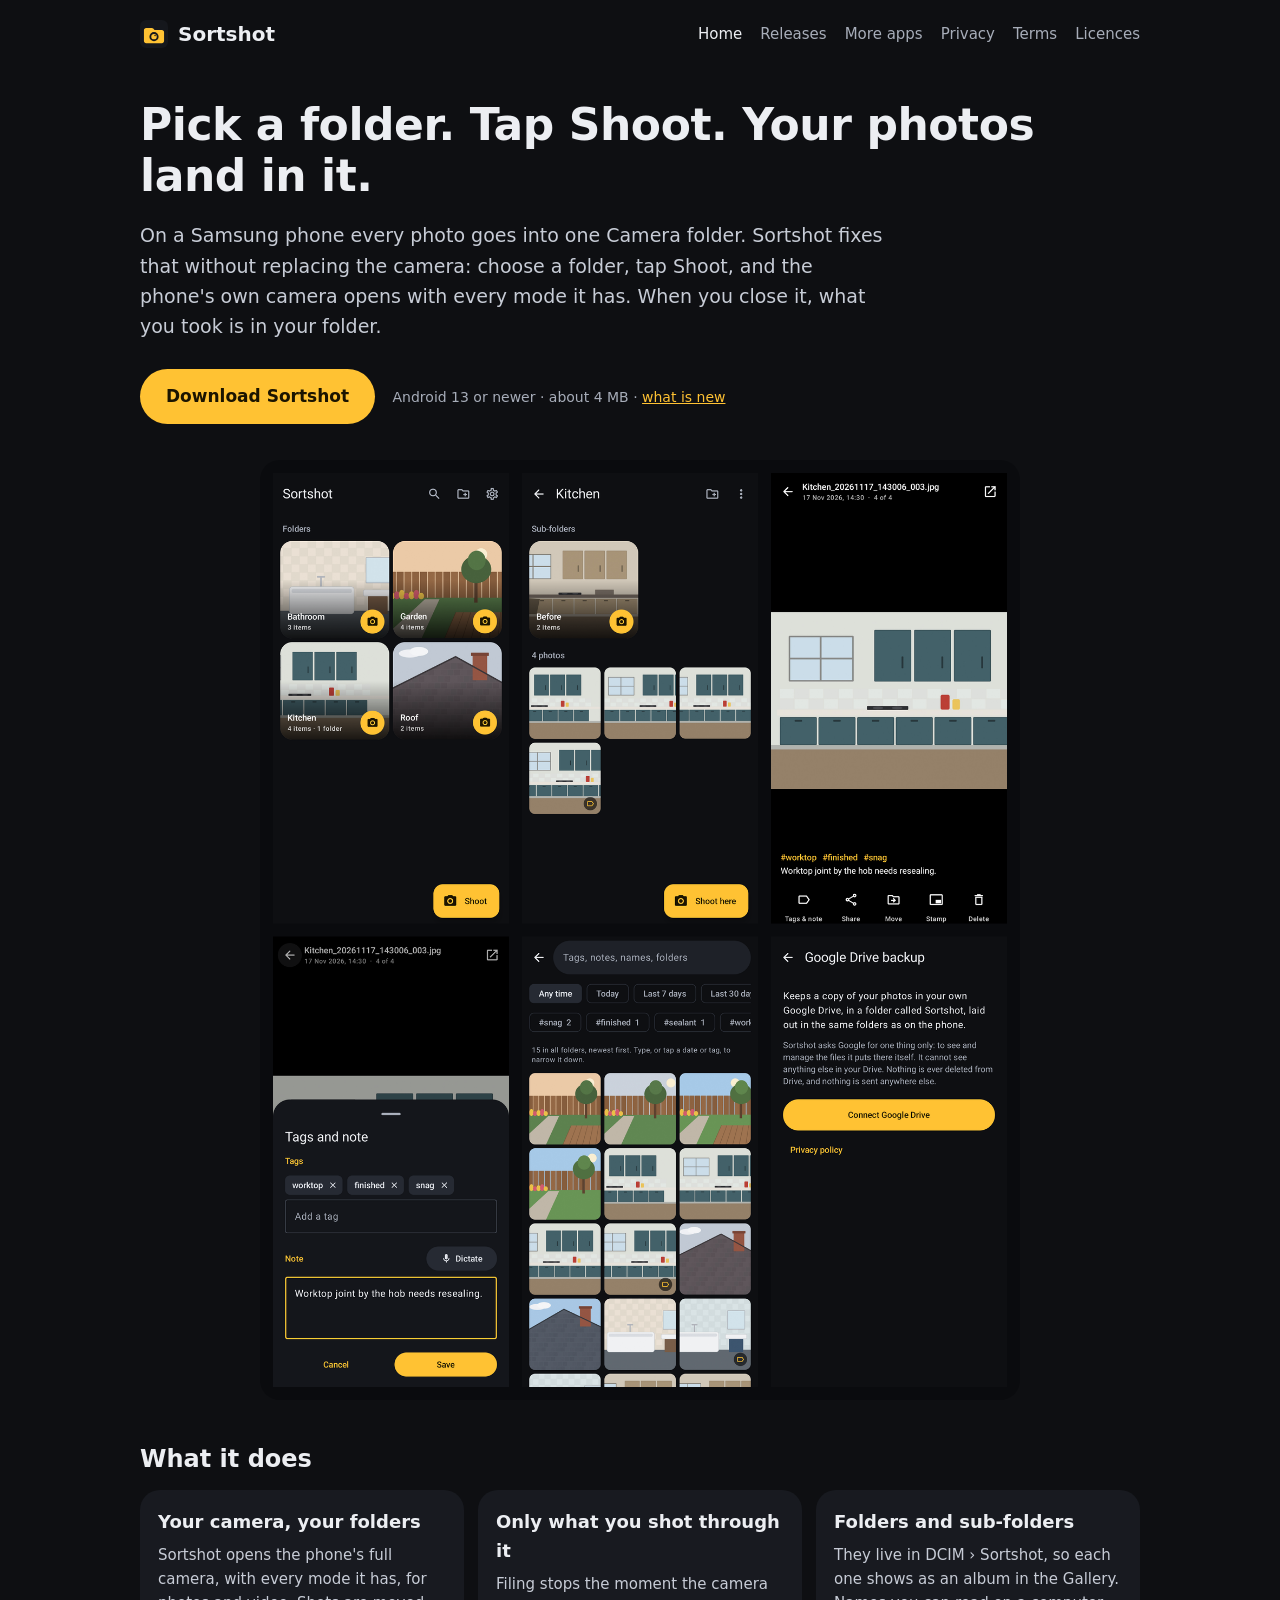
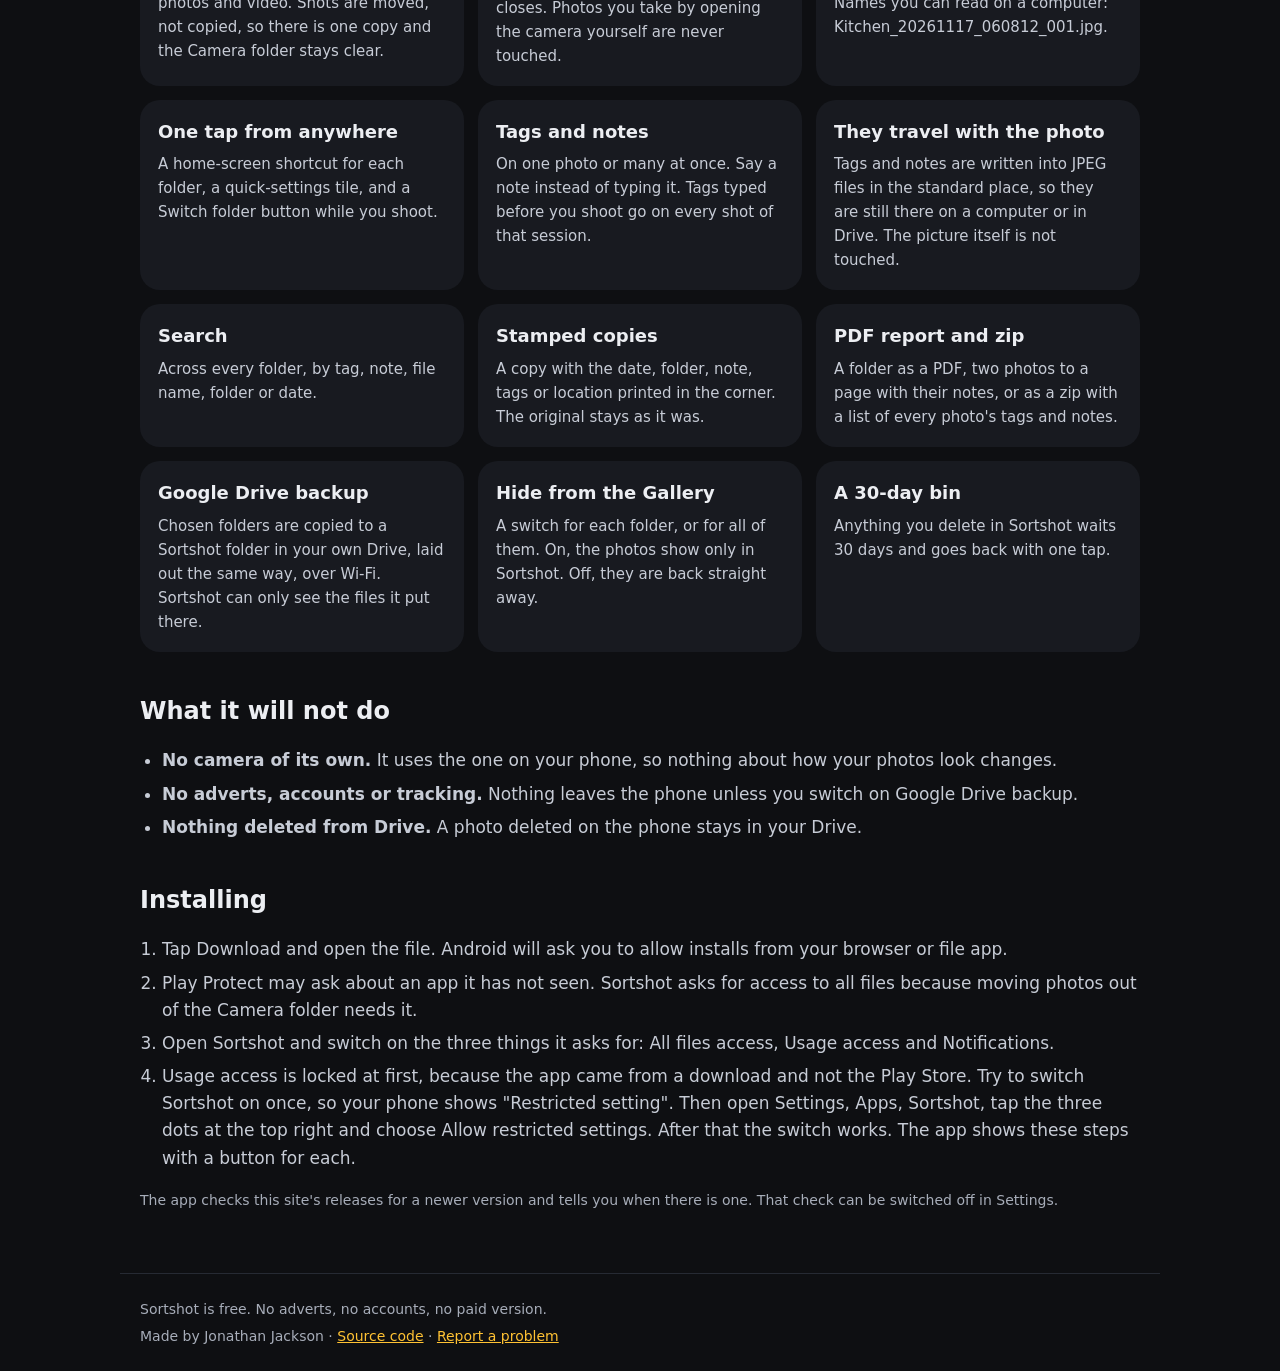
==== index.html @ 0a90c5ba "Sortshot 1.2: first public release" ====
<!doctype html>
<html lang="en-GB">
<head>
<meta charset="utf-8">
<meta name="viewport" content="width=device-width, initial-scale=1">
<title>Sortshot: file your camera photos into the right folder as you take them</title>
<meta name="description" content="Sortshot files the photos you take with your phone's own camera into the folder you choose. Free, with no adverts, no accounts and no tracking.">
<meta name="author" content="Jonathan Jackson">
<link rel="canonical" href="https://customgpter.github.io/sortshot/">
<link rel="icon" href="assets/favicon.svg" type="image/svg+xml">
<meta property="og:title" content="Sortshot: file your camera photos into the right folder as you take them">
<meta property="og:description" content="Sortshot files the photos you take with your phone's own camera into the folder you choose. Free, with no adverts, no accounts and no tracking.">
<meta property="og:image" content="https://customgpter.github.io/sortshot/assets/screens.png">
<meta name="theme-color" content="#0e0f12">
<link rel="stylesheet" href="assets/site.css">
</head>
<body>
<header><a class="brand" href="index.html"><img src="assets/favicon.svg" alt="" width="28" height="28">Sortshot</a><nav><a href="index.html" class="on">Home</a><a href="releases.html">Releases</a><a href="more-apps.html">More apps</a><a href="privacy.html">Privacy</a><a href="terms.html">Terms</a><a href="licences.html">Licences</a></nav></header>
<main>

<section class="hero">
<h1>Pick a folder. Tap Shoot. Your photos land in it.</h1>
<p class="lead">On a Samsung phone every photo goes into one Camera folder. Sortshot fixes that without replacing the camera: choose a folder, tap Shoot, and the phone's own camera opens with every mode it has. When you close it, what you took is in your folder.</p>
<p><a class="button" href="https://github.com/CustomGPTer/sortshot/releases/latest/download/Sortshot.apk">Download Sortshot</a> <span class="small">Android 13 or newer · about 4 MB · <a href="releases.html">what is new</a></span></p>
<img class="shots" src="assets/screens.png" alt="Six Sortshot screens: folders, a folder with a sub-folder, a photo with its tags and note, the tags and note sheet, search, and Google Drive backup" width="1404" height="1736">
</section>
<section><h2>What it does</h2>
<div class="grid">
<div><h3>Your camera, your folders</h3><p>Sortshot opens the phone's full camera, with every mode it has, for photos and video. Shots are moved, not copied, so there is one copy and the Camera folder stays clear.</p></div>
<div><h3>Only what you shot through it</h3><p>Filing stops the moment the camera closes. Photos you take by opening the camera yourself are never touched.</p></div>
<div><h3>Folders and sub-folders</h3><p>They live in DCIM › Sortshot, so each one shows as an album in the Gallery. Names you can read on a computer: Kitchen_20261117_060812_001.jpg.</p></div>
<div><h3>One tap from anywhere</h3><p>A home-screen shortcut for each folder, a quick-settings tile, and a Switch folder button while you shoot.</p></div>
<div><h3>Tags and notes</h3><p>On one photo or many at once. Say a note instead of typing it. Tags typed before you shoot go on every shot of that session.</p></div>
<div><h3>They travel with the photo</h3><p>Tags and notes are written into JPEG files in the standard place, so they are still there on a computer or in Drive. The picture itself is not touched.</p></div>
<div><h3>Search</h3><p>Across every folder, by tag, note, file name, folder or date.</p></div>
<div><h3>Stamped copies</h3><p>A copy with the date, folder, note, tags or location printed in the corner. The original stays as it was.</p></div>
<div><h3>PDF report and zip</h3><p>A folder as a PDF, two photos to a page with their notes, or as a zip with a list of every photo's tags and notes.</p></div>
<div><h3>Google Drive backup</h3><p>Chosen folders are copied to a Sortshot folder in your own Drive, laid out the same way, over Wi-Fi. Sortshot can only see the files it put there.</p></div>
<div><h3>Hide from the Gallery</h3><p>A switch for each folder, or for all of them. On, the photos show only in Sortshot. Off, they are back straight away.</p></div>
<div><h3>A 30-day bin</h3><p>Anything you delete in Sortshot waits 30 days and goes back with one tap.</p></div>
</div></section>
<section><h2>What it will not do</h2>
<ul>
<li><strong>No camera of its own.</strong> It uses the one on your phone, so nothing about how your photos look changes.</li>
<li><strong>No adverts, accounts or tracking.</strong> Nothing leaves the phone unless you switch on Google Drive backup.</li>
<li><strong>Nothing deleted from Drive.</strong> A photo deleted on the phone stays in your Drive.</li>
</ul></section>
<section><h2>Installing</h2>
<ol>
<li>Tap Download and open the file. Android will ask you to allow installs from your browser or file app.</li>
<li>Play Protect may ask about an app it has not seen. Sortshot asks for access to all files because moving photos out of the Camera folder needs it.</li>
<li>Open Sortshot and switch on the three things it asks for: All files access, Usage access and Notifications.</li>
<li>Usage access is locked at first, because the app came from a download and not the Play Store. Try to switch Sortshot on once, so your phone shows "Restricted setting". Then open Settings, Apps, Sortshot, tap the three dots at the top right and choose Allow restricted settings. After that the switch works. The app shows these steps with a button for each.</li>
</ol>
<p class="small">The app checks this site's releases for a newer version and tells you when there is one. That check can be switched off in Settings.</p></section>

</main>
<footer><p>Sortshot is free. No adverts, no accounts, no paid version.</p><p>Made by Jonathan Jackson · <a href="https://github.com/CustomGPTer/sortshot">Source code</a> · <a href="https://github.com/CustomGPTer/sortshot/issues">Report a problem</a></p></footer>
</body>
</html>
---- assets/site.css ----
*{box-sizing:border-box}
html{color-scheme:dark}
body{margin:0;background:#0e0f12;color:#eceef2;font:17px/1.6 system-ui,-apple-system,"Segoe UI",Roboto,sans-serif}
a{color:#ffc233}
header{display:flex;flex-wrap:wrap;align-items:center;gap:12px 24px;max-width:1040px;margin:0 auto;padding:18px 20px}
.brand{display:flex;align-items:center;gap:10px;color:#eceef2;font-weight:700;font-size:20px;text-decoration:none}
nav{display:flex;flex-wrap:wrap;gap:4px 18px;margin-left:auto}
nav a{color:#a7adb9;text-decoration:none;font-size:15px}
nav a.on,nav a:hover{color:#eceef2}
main{max-width:1040px;margin:0 auto;padding:8px 20px 48px}
h1{font-size:clamp(28px,5vw,44px);line-height:1.15;margin:24px 0 16px;letter-spacing:-.01em}
h2{font-size:24px;margin:40px 0 12px}
h3{font-size:18px;margin:0 0 6px}
h3 a{text-decoration:none}
p,li{color:#c7ccd6}
.lead{font-size:19px;max-width:62ch}
.small{font-size:14px;color:#a7adb9}
.button{display:inline-block;background:#ffc233;color:#1b1400;font-weight:700;text-decoration:none;padding:14px 26px;border-radius:999px;margin:8px 12px 8px 0}
.grid{display:grid;grid-template-columns:repeat(auto-fill,minmax(250px,1fr));gap:14px}
.grid>div{background:#181a20;border-radius:20px;padding:18px}
.grid p{margin:0;font-size:15px}
.shots{display:block;width:100%;max-width:760px;height:auto;margin:28px auto 0;border-radius:20px}
ul,ol{padding-left:22px}
li{margin:6px 0}
footer{border-top:1px solid #262a33;max-width:1040px;margin:0 auto;padding:20px;font-size:14px}
footer p{color:#a7adb9;margin:4px 0}
@media (max-width:600px){nav{margin-left:0}}
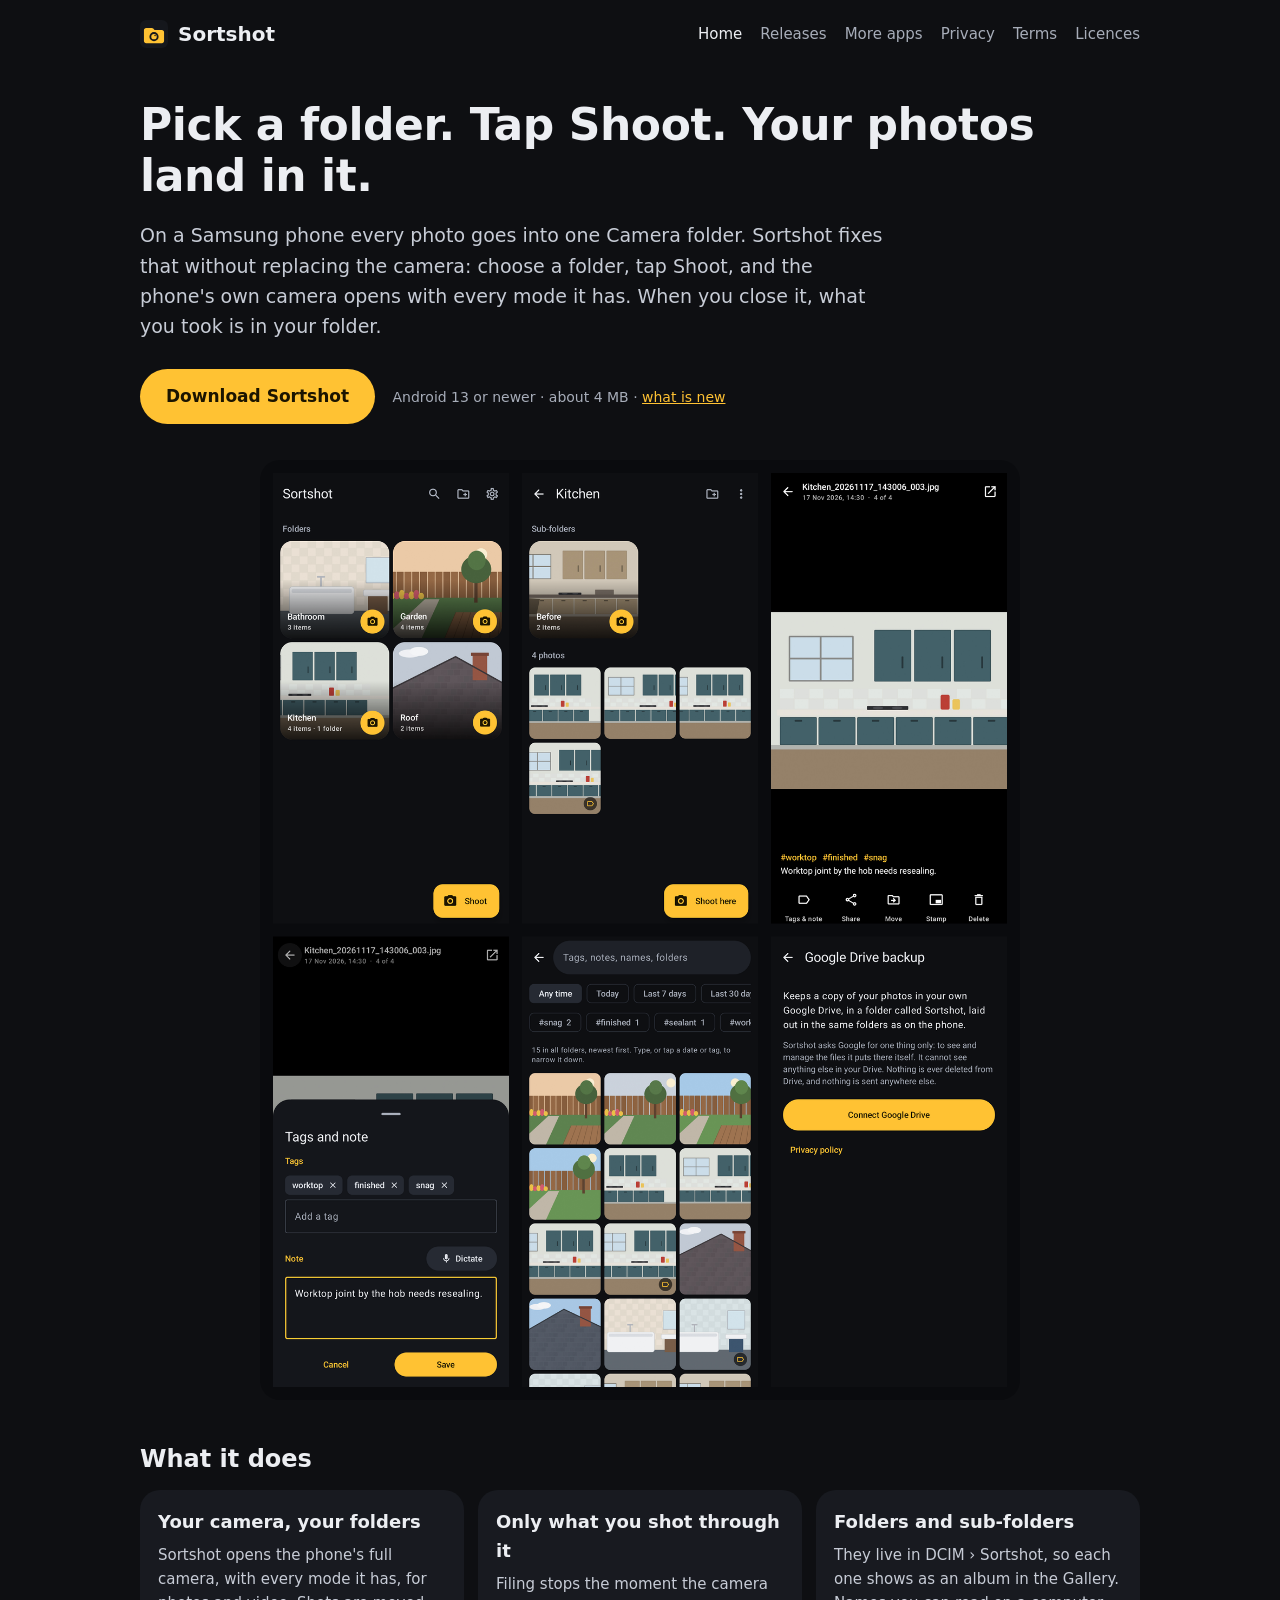
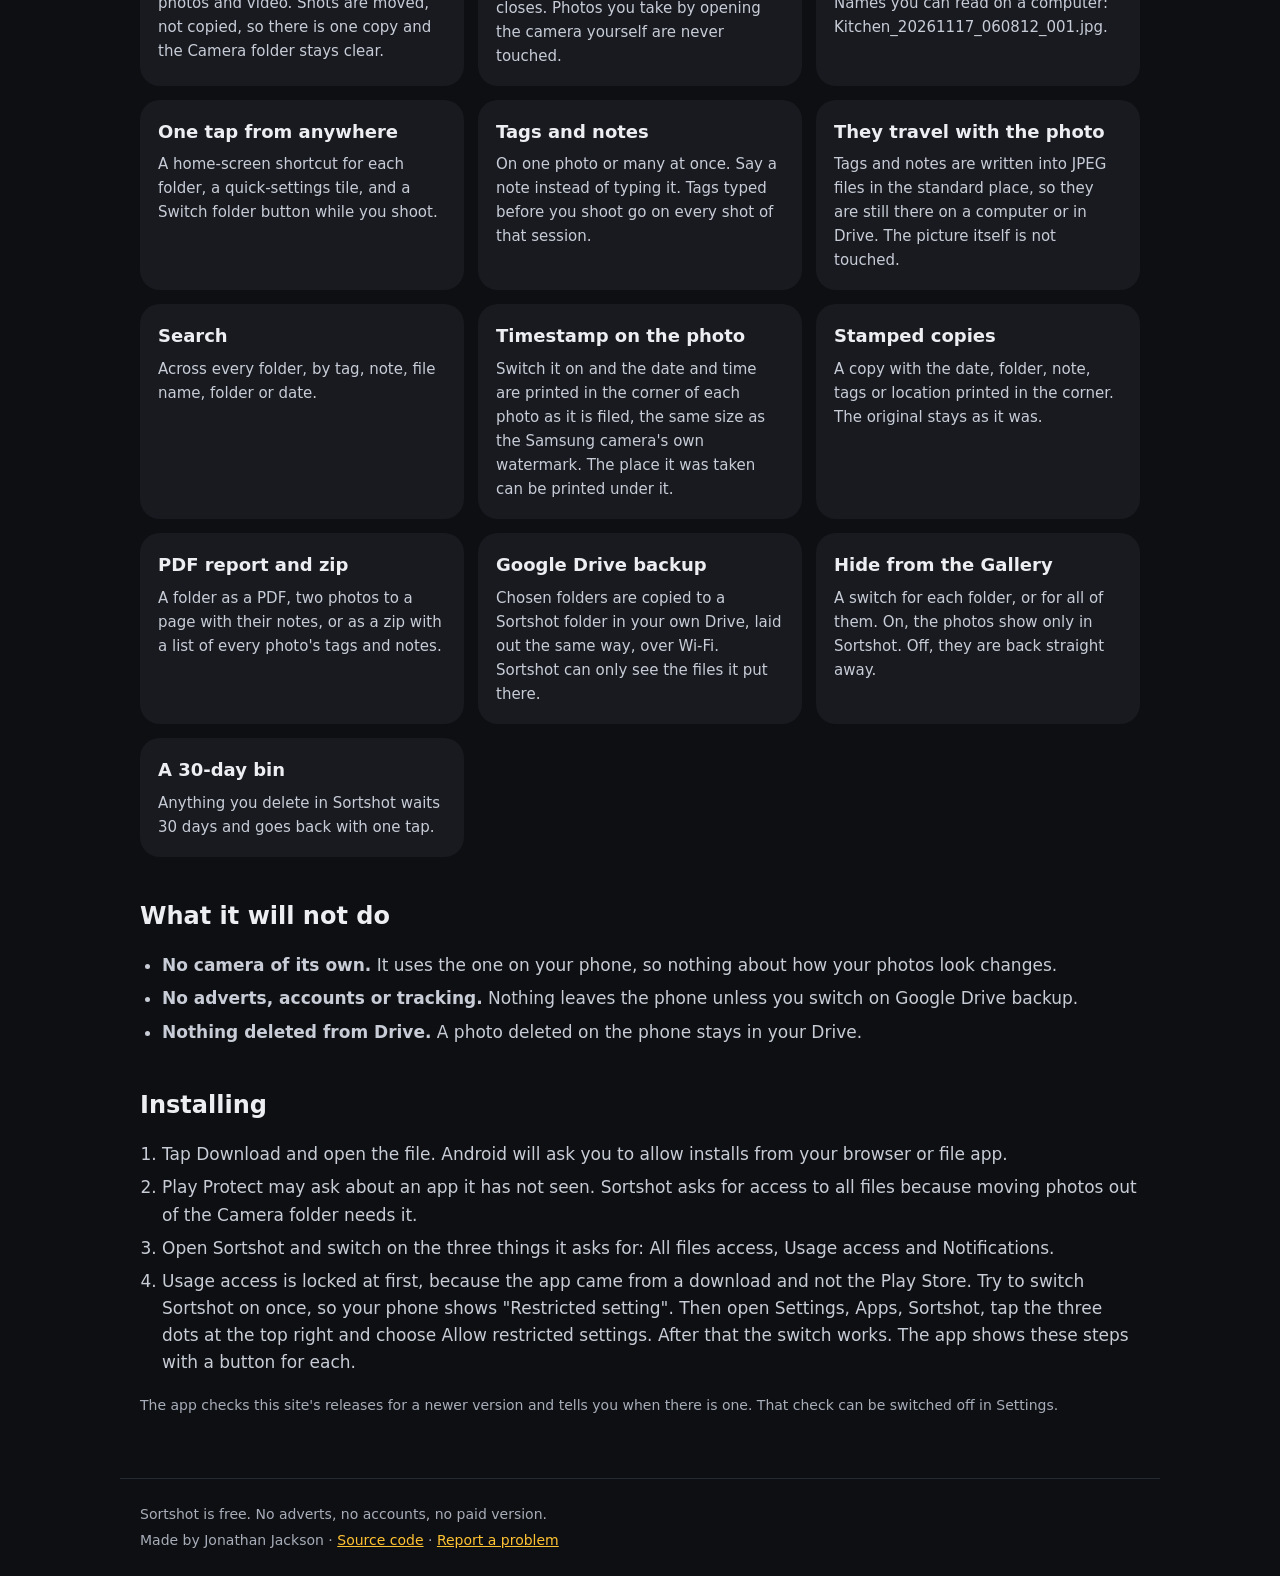
==== commit dc7b3bbd: "Sortshot 1.3: timestamp and coordinates on photos" ====
--- a/index.html
+++ b/index.html
@@ -33,6 +33,7 @@
 <div><h3>Tags and notes</h3><p>On one photo or many at once. Say a note instead of typing it. Tags typed before you shoot go on every shot of that session.</p></div>
 <div><h3>They travel with the photo</h3><p>Tags and notes are written into JPEG files in the standard place, so they are still there on a computer or in Drive. The picture itself is not touched.</p></div>
 <div><h3>Search</h3><p>Across every folder, by tag, note, file name, folder or date.</p></div>
+<div><h3>Timestamp on the photo</h3><p>Switch it on and the date and time are printed in the corner of each photo as it is filed, the same size as the Samsung camera's own watermark. The place it was taken can be printed under it.</p></div>
 <div><h3>Stamped copies</h3><p>A copy with the date, folder, note, tags or location printed in the corner. The original stays as it was.</p></div>
 <div><h3>PDF report and zip</h3><p>A folder as a PDF, two photos to a page with their notes, or as a zip with a list of every photo's tags and notes.</p></div>
 <div><h3>Google Drive backup</h3><p>Chosen folders are copied to a Sortshot folder in your own Drive, laid out the same way, over Wi-Fi. Sortshot can only see the files it put there.</p></div>
@@ -45,7 +46,7 @@
 <li><strong>No adverts, accounts or tracking.</strong> Nothing leaves the phone unless you switch on Google Drive backup.</li>
 <li><strong>Nothing deleted from Drive.</strong> A photo deleted on the phone stays in your Drive.</li>
 </ul></section>
-<section><h2>Installing</h2>
+<section id="installing"><h2>Installing</h2>
 <ol>
 <li>Tap Download and open the file. Android will ask you to allow installs from your browser or file app.</li>
 <li>Play Protect may ask about an app it has not seen. Sortshot asks for access to all files because moving photos out of the Camera folder needs it.</li>
--- a/assets/site.css
+++ b/assets/site.css
@@ -24,4 +24,17 @@
 li{margin:6px 0}
 footer{border-top:1px solid #262a33;max-width:1040px;margin:0 auto;padding:20px;font-size:14px}
 footer p{color:#a7adb9;margin:4px 0}
+.mapps{list-style:none;margin:28px 0 0;padding:0;display:grid;gap:18px;grid-template-columns:repeat(auto-fill,minmax(min(100%,380px),1fr))}
+.mapp{margin:0;display:flex;flex-direction:column;background:#181a20;border:1px solid #262a33;border-radius:20px;overflow:hidden}
+.mapp-cover{position:relative;height:104px;background:linear-gradient(135deg,var(--b),var(--b2));overflow:hidden}
+.mapp-cover svg{position:absolute;right:-19px;top:-26px;width:176px;height:176px;max-width:none;opacity:.22}
+.mapp-body{display:flex;flex-direction:column;flex:1;padding:0 22px 22px}
+.mapp-icon{width:68px;height:68px;border-radius:16px;margin-top:-34px;position:relative;box-shadow:0 0 0 4px #181a20,0 0 0 5px rgba(255,255,255,.1)}
+.mapp h2{font-size:24px;margin:14px 0 2px}
+.mapp-kind{color:#a7adb9;margin:0 0 10px;font-size:15px}
+.mapp-say{margin:0 0 18px;font-size:16px}
+.mapp-go{display:flex;flex-wrap:wrap;align-items:center;gap:10px 20px;margin:auto 0 0;font-weight:700}
+.mapp-go .button{margin:0;padding:11px 20px;font-size:15px}
+.mapp-site{font-size:15px}
+.mapp-needs{font-size:14px;color:#a7adb9;margin:14px 0 0}
 @media (max-width:600px){nav{margin-left:0}}
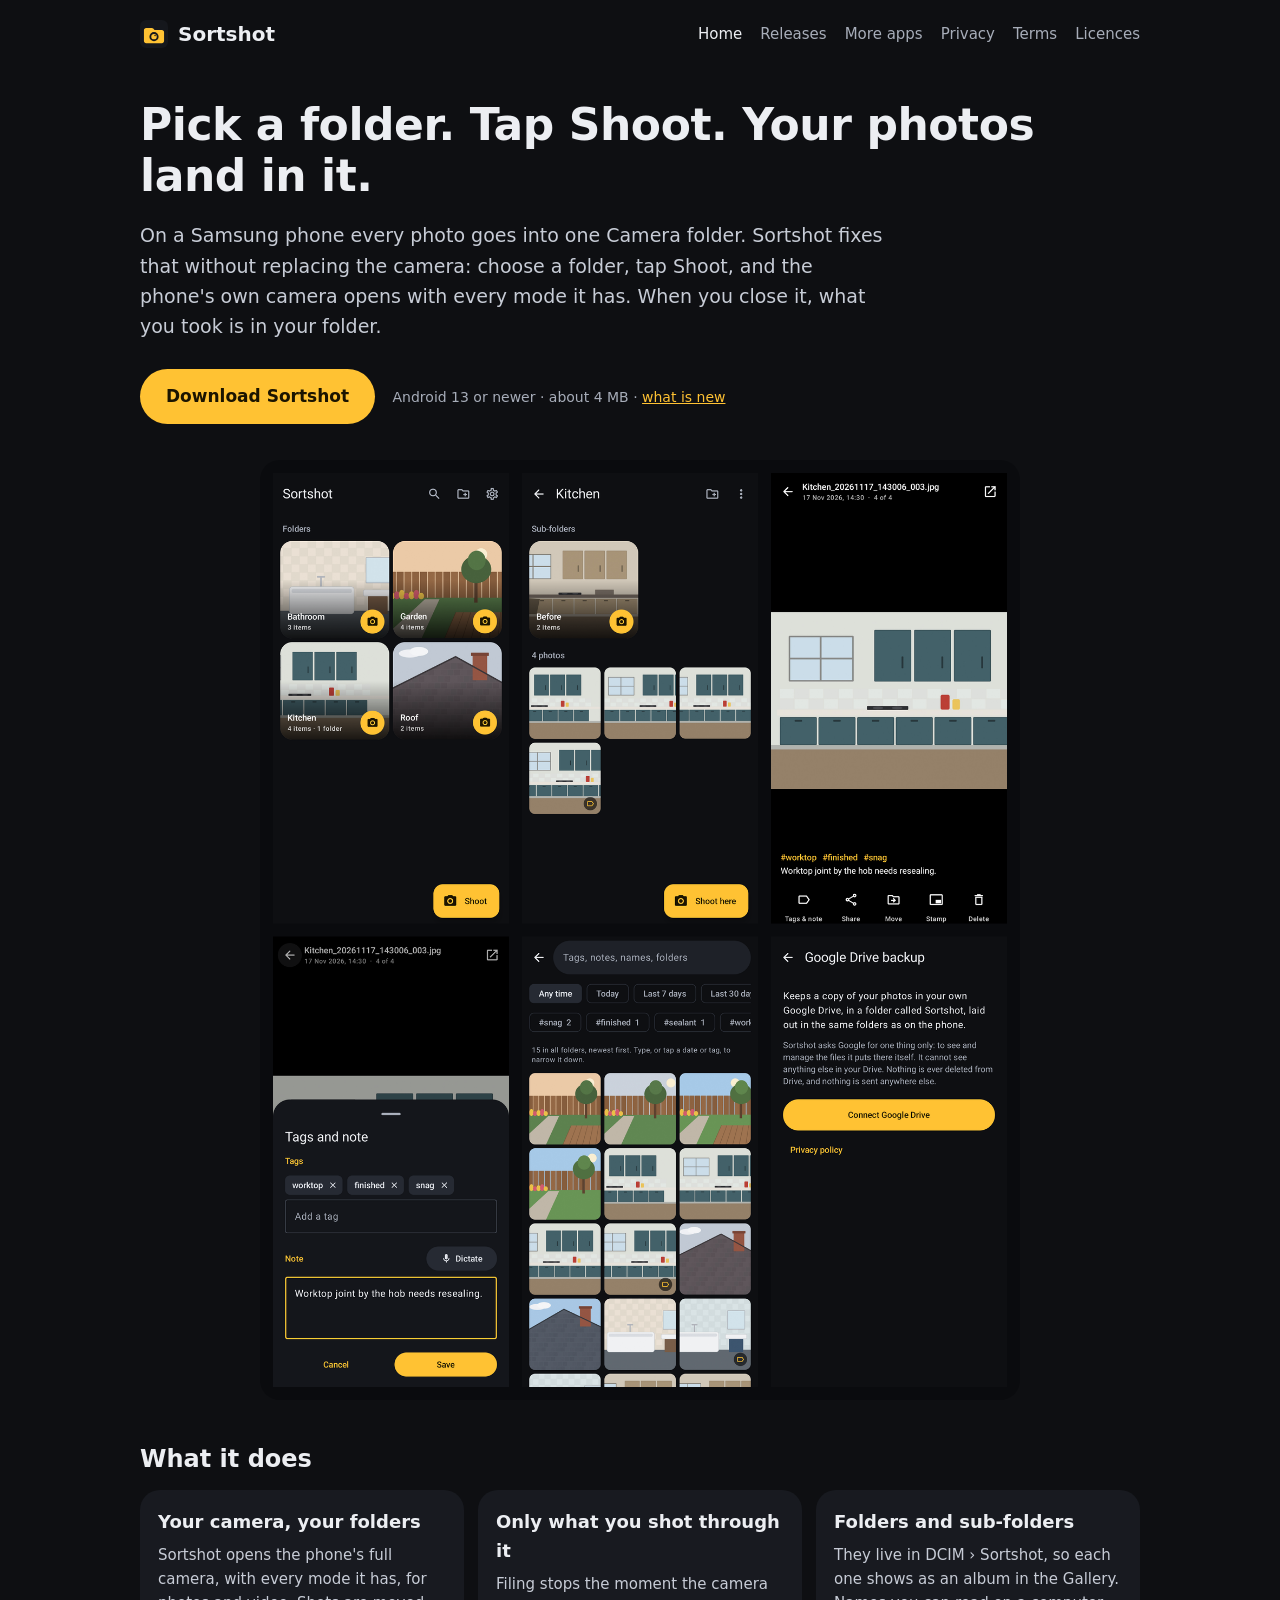
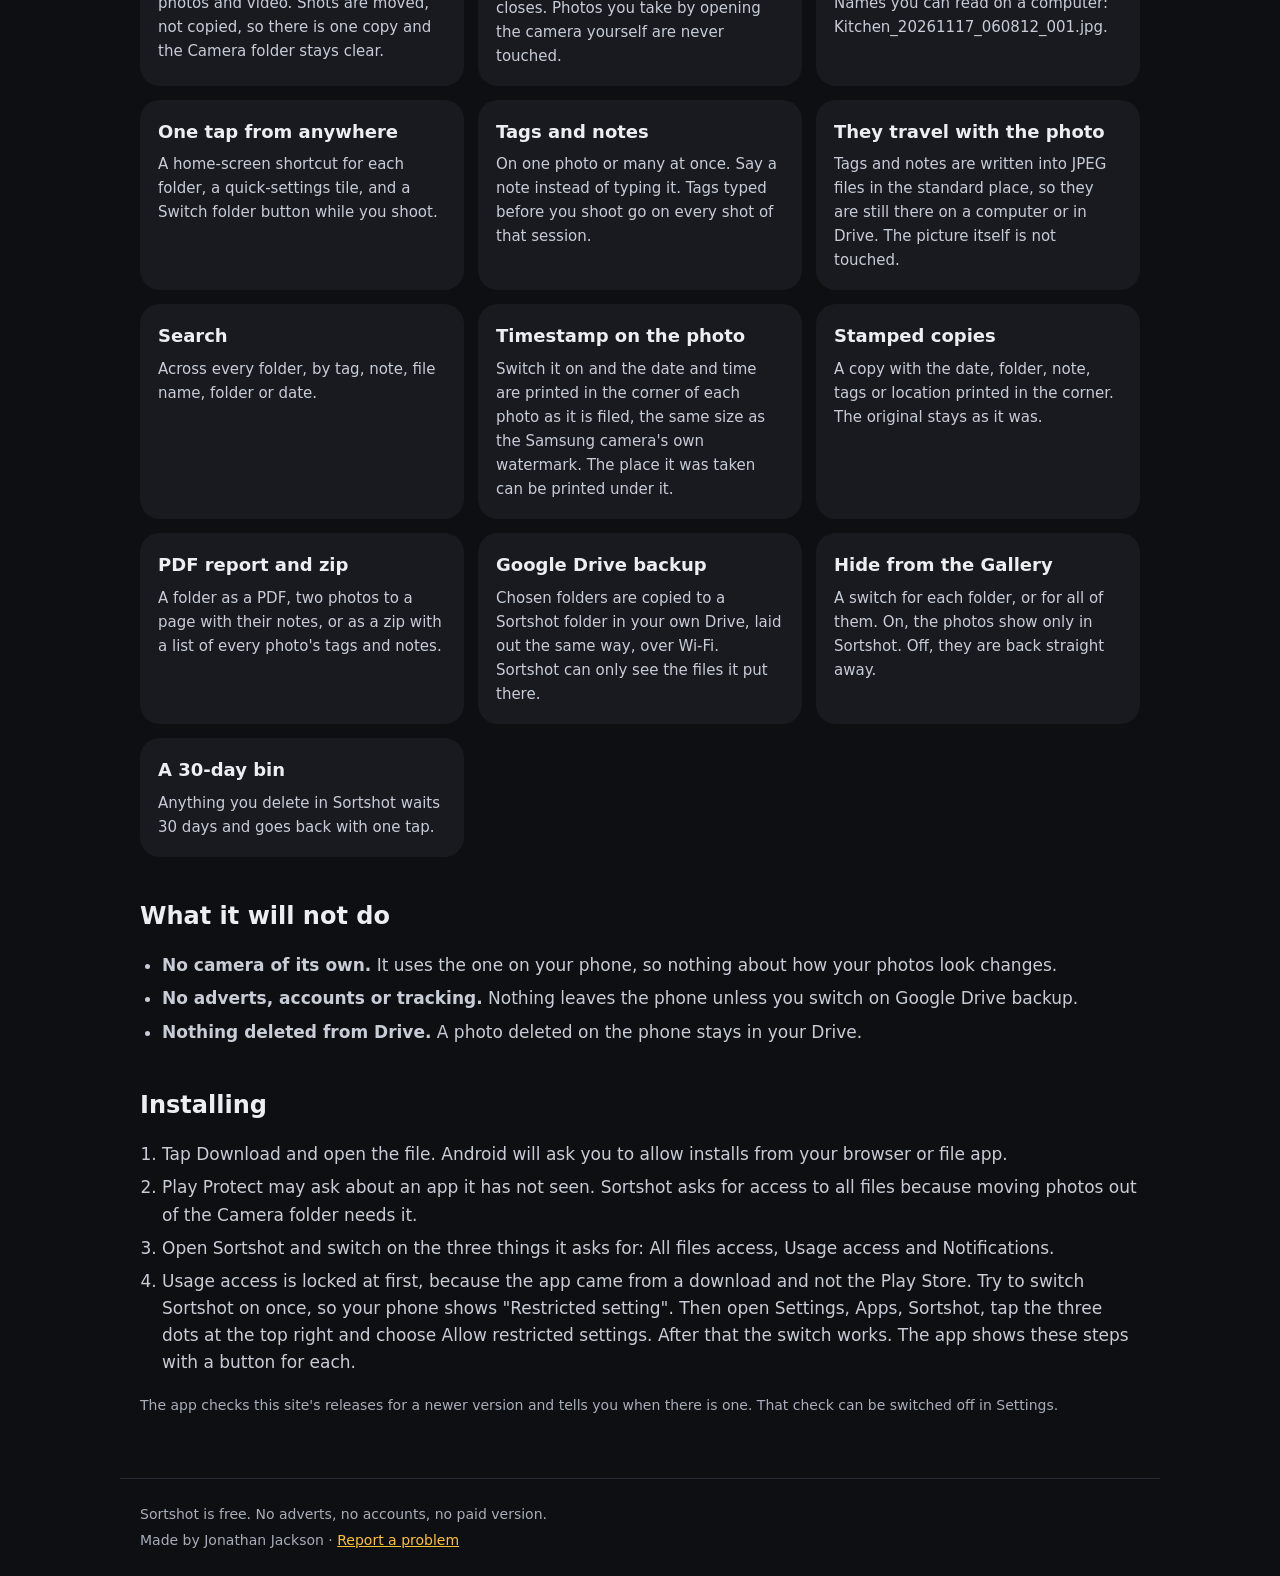
==== commit e37b7348: "Website and app releases only: the app's source code is no longer published" ====
--- a/index.html
+++ b/index.html
@@ -56,6 +56,6 @@
 <p class="small">The app checks this site's releases for a newer version and tells you when there is one. That check can be switched off in Settings.</p></section>
 
 </main>
-<footer><p>Sortshot is free. No adverts, no accounts, no paid version.</p><p>Made by Jonathan Jackson · <a href="https://github.com/CustomGPTer/sortshot">Source code</a> · <a href="https://github.com/CustomGPTer/sortshot/issues">Report a problem</a></p></footer>
+<footer><p>Sortshot is free. No adverts, no accounts, no paid version.</p><p>Made by Jonathan Jackson · <a href="https://github.com/CustomGPTer/sortshot/issues">Report a problem</a></p></footer>
 </body>
 </html>
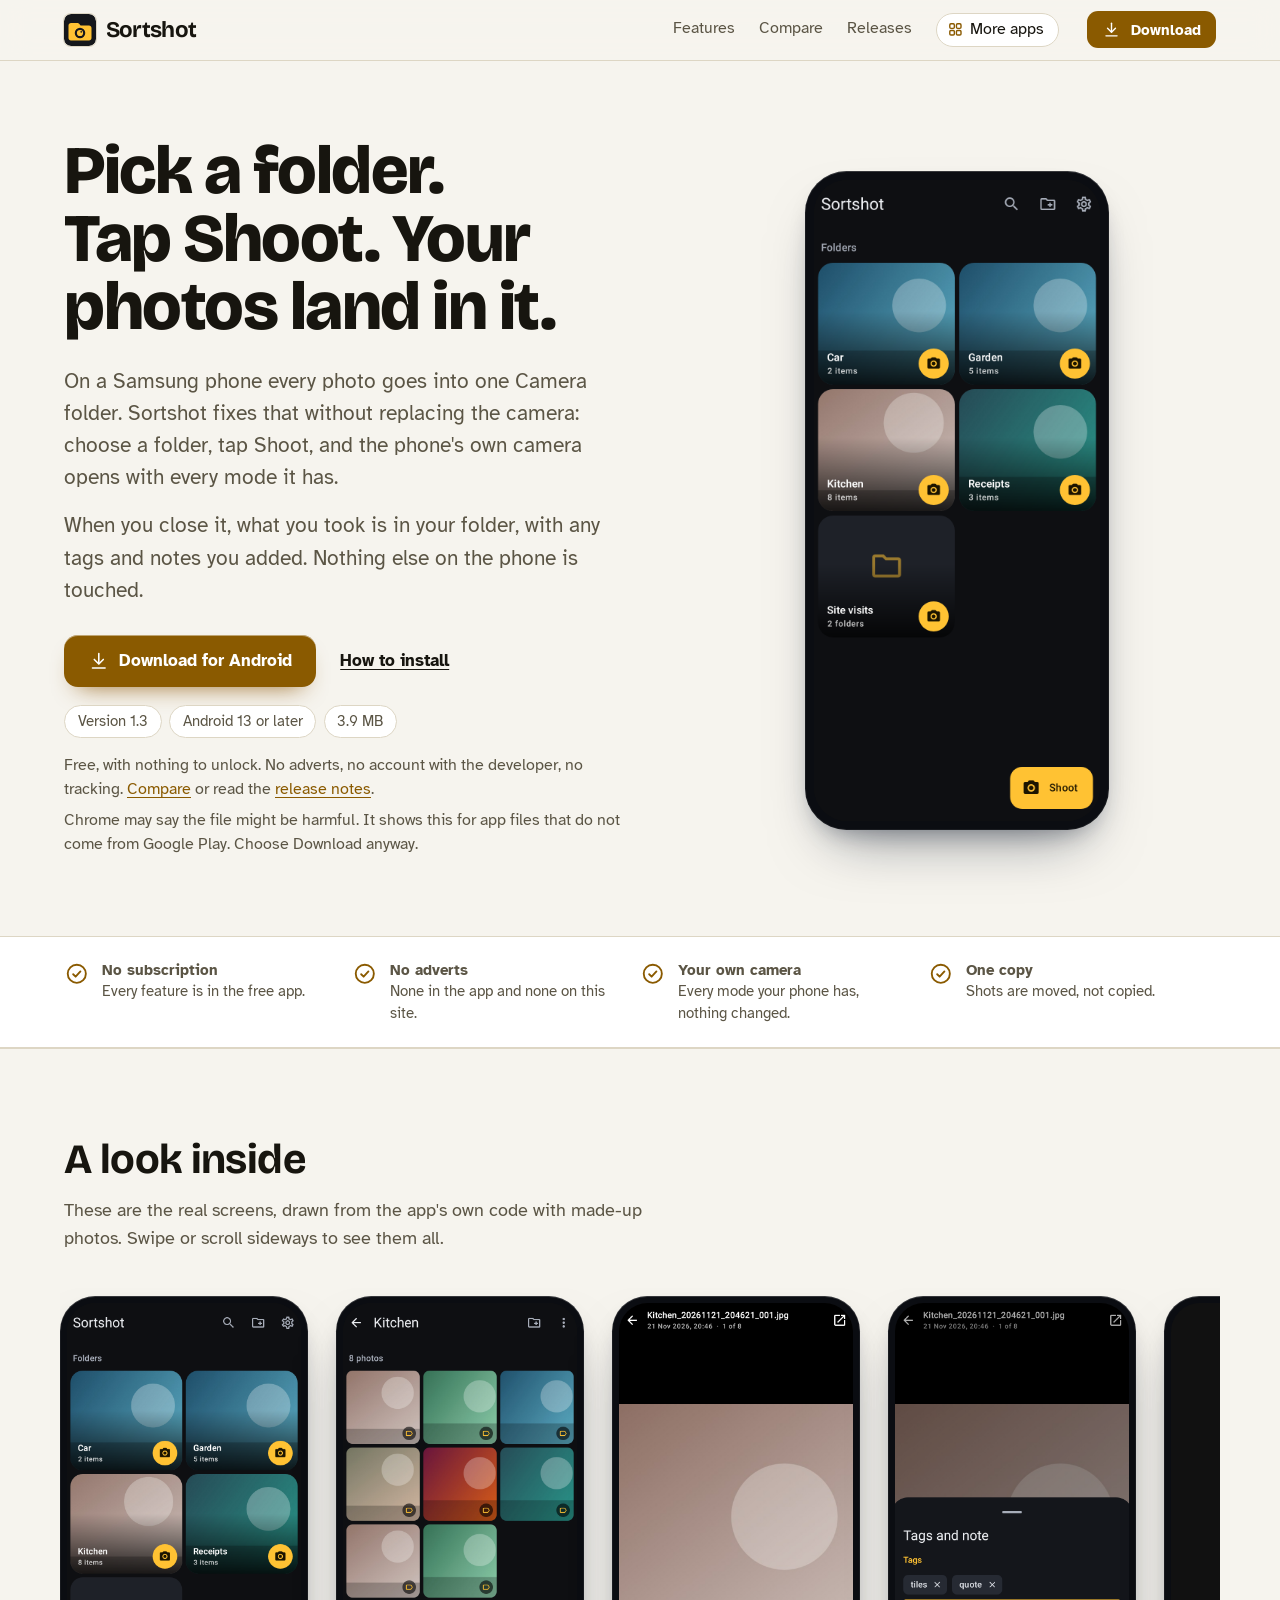
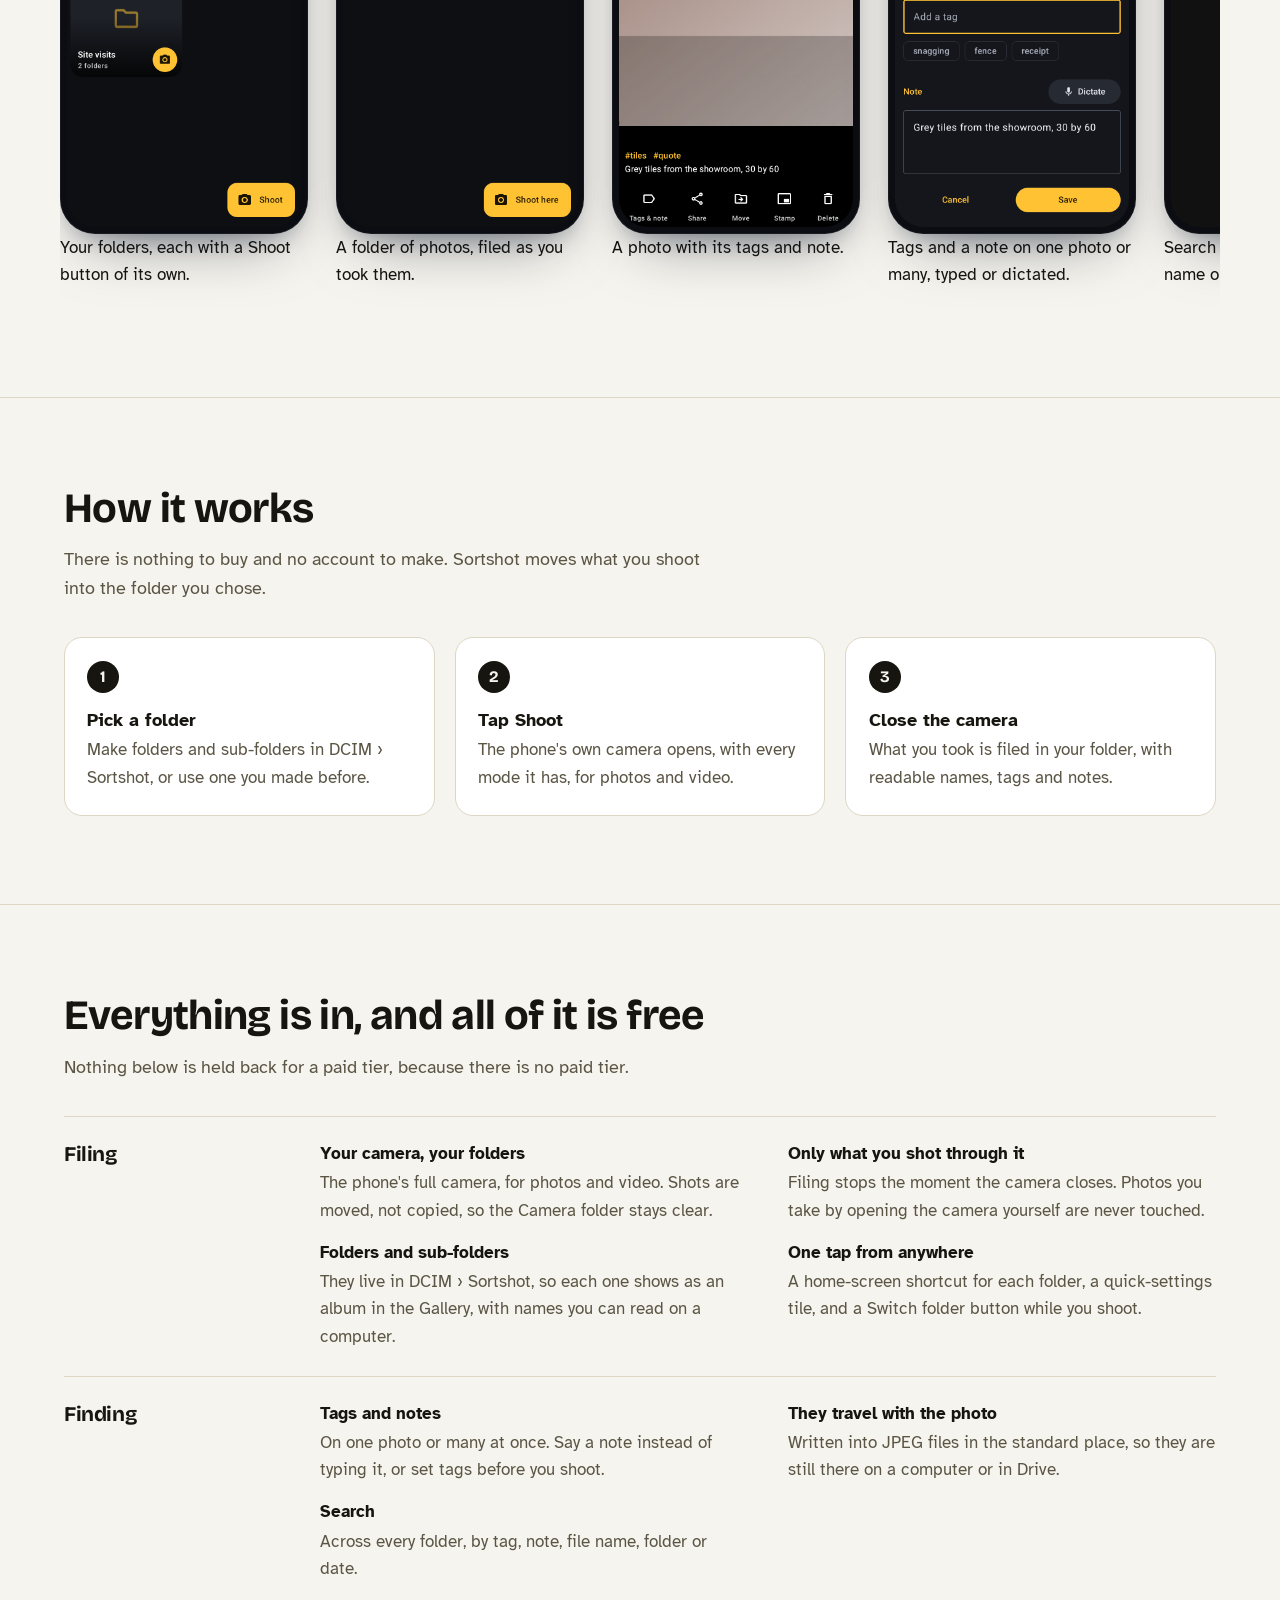
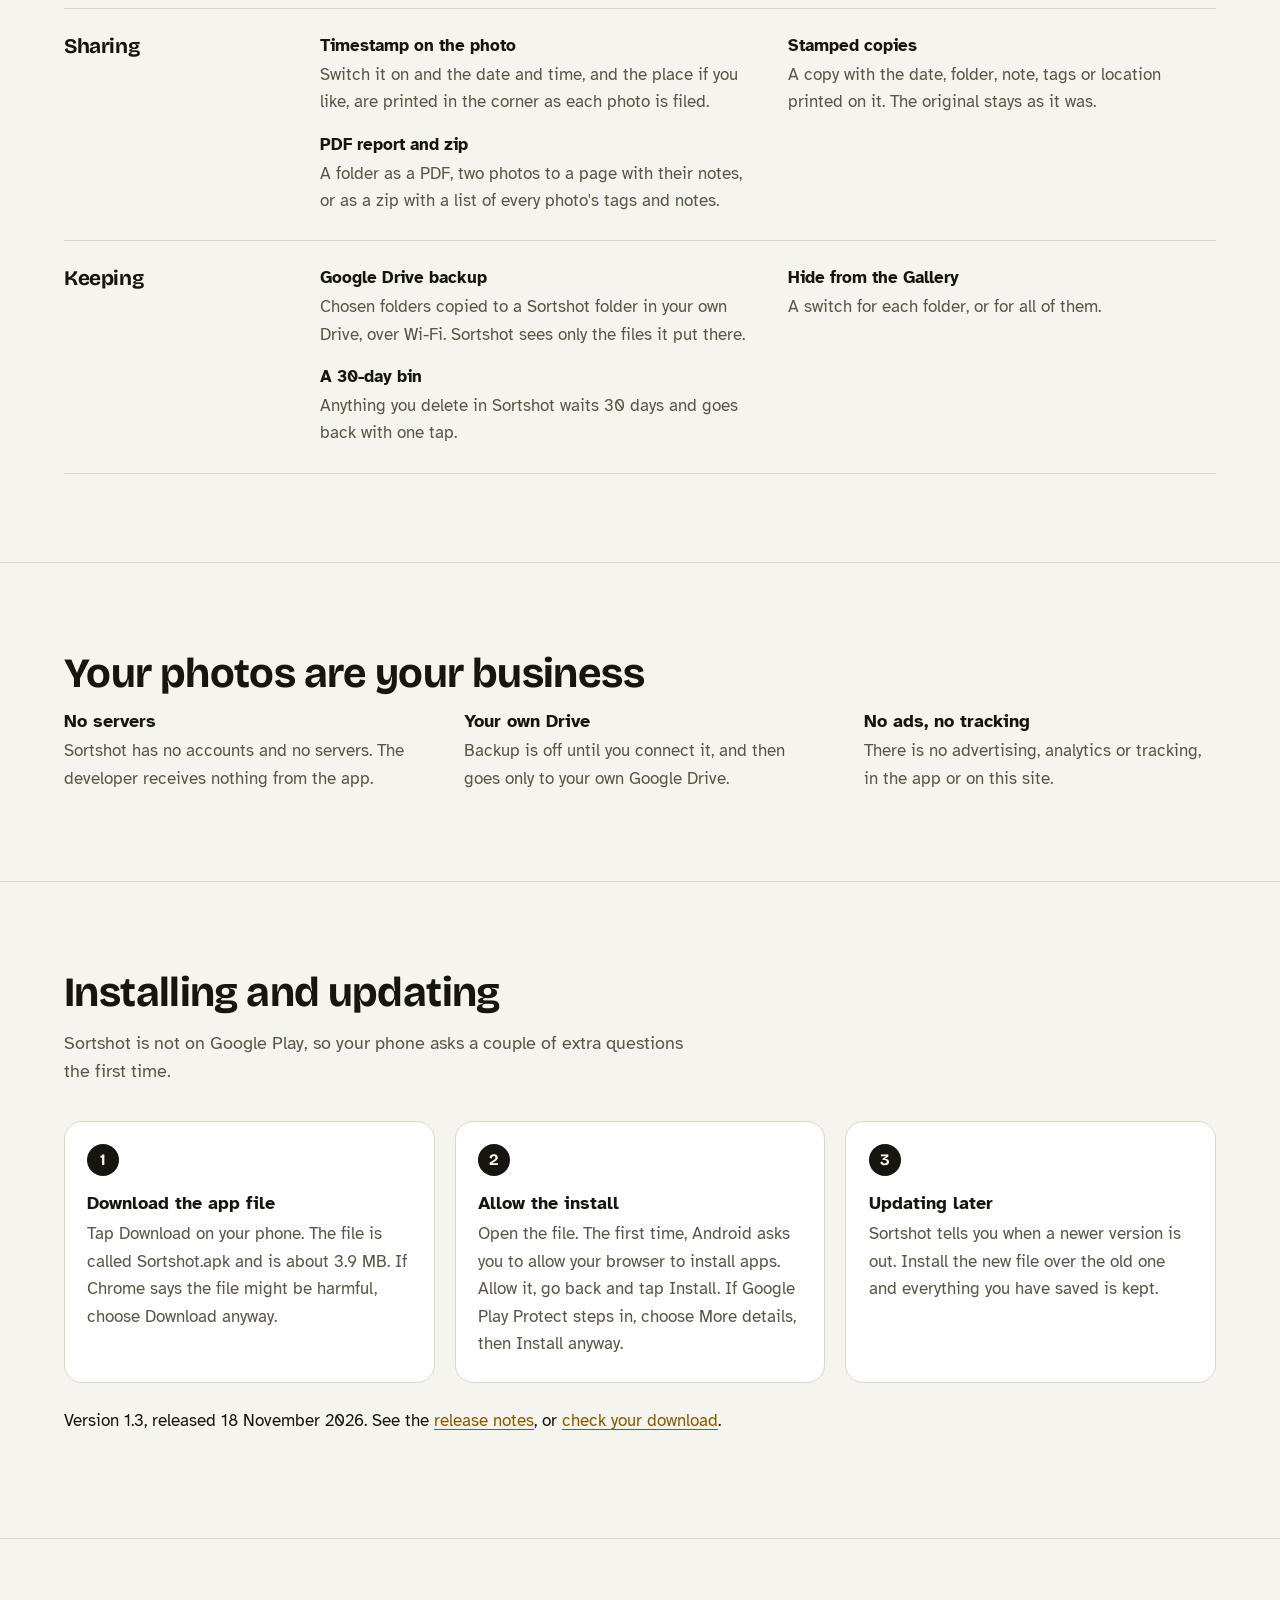
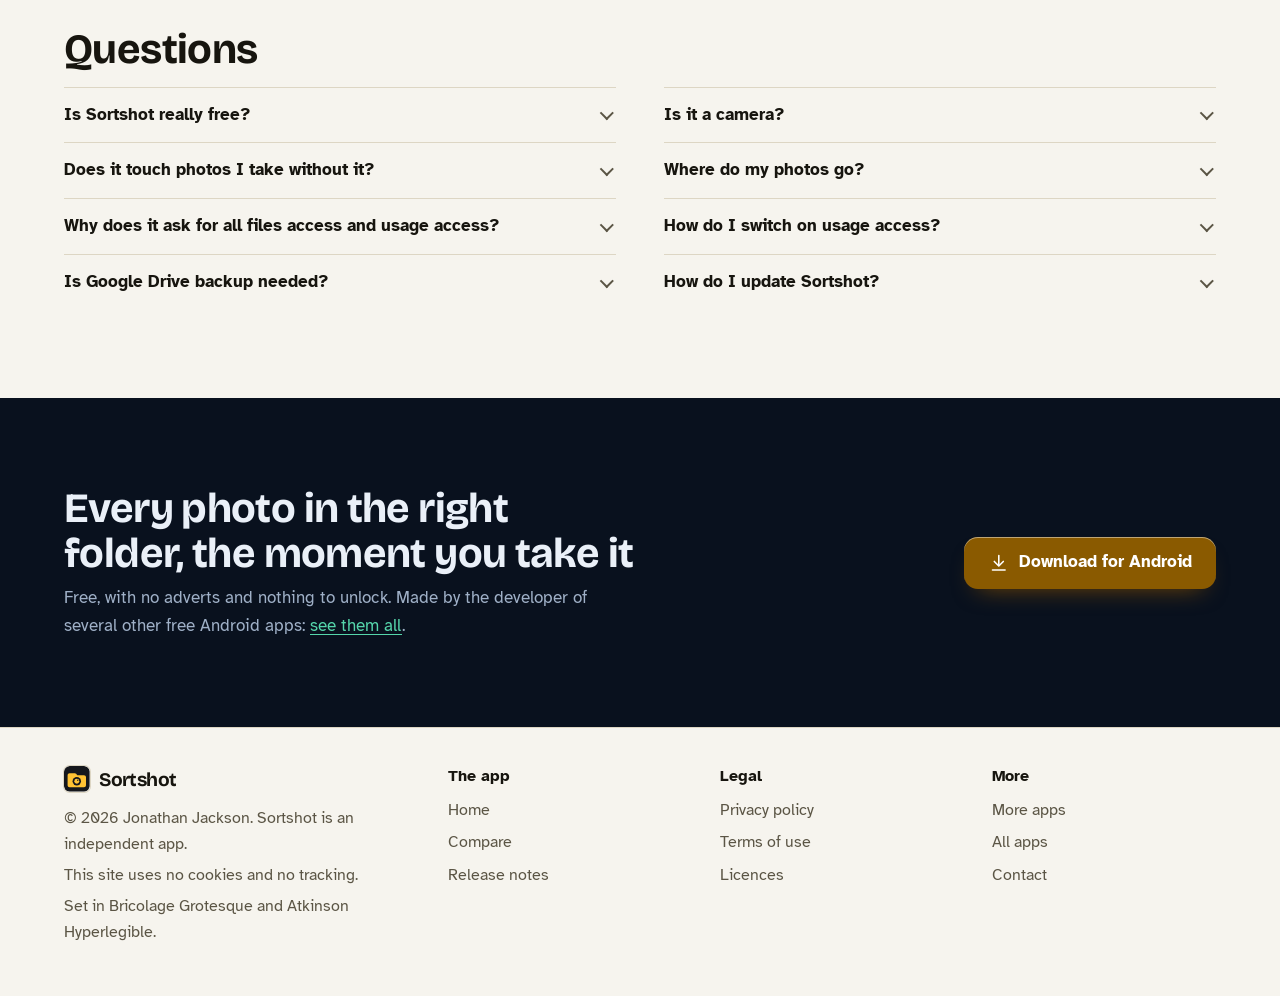
==== commit da34e101: "Rebuild the site on the shared layout, with real screens and a compare page" ====
--- a/index.html
+++ b/index.html
@@ -1,61 +1,144 @@
-<!doctype html>
+<!DOCTYPE html>
 <html lang="en-GB">
 <head>
 <meta charset="utf-8">
 <meta name="viewport" content="width=device-width, initial-scale=1">
-<title>Sortshot: file your camera photos into the right folder as you take them</title>
-<meta name="description" content="Sortshot files the photos you take with your phone's own camera into the folder you choose. Free, with no adverts, no accounts and no tracking.">
+<title>Sortshot: pick a folder, tap Shoot, and your photos land in it</title>
+<meta name="description" content="Sortshot is a free Android app that files the photos you take straight into your own folders, with tags, notes, search and an optional Google Drive copy. It uses your phone&#x27;s own camera. No adverts, no account.">
 <meta name="author" content="Jonathan Jackson">
 <link rel="canonical" href="https://customgpter.github.io/sortshot/">
-<link rel="icon" href="assets/favicon.svg" type="image/svg+xml">
-<meta property="og:title" content="Sortshot: file your camera photos into the right folder as you take them">
-<meta property="og:description" content="Sortshot files the photos you take with your phone's own camera into the folder you choose. Free, with no adverts, no accounts and no tracking.">
-<meta property="og:image" content="https://customgpter.github.io/sortshot/assets/screens.png">
-<meta name="theme-color" content="#0e0f12">
-<link rel="stylesheet" href="assets/site.css">
+<meta name="theme-color" content="#f6f4ee" media="(prefers-color-scheme: light)">
+<meta name="theme-color" content="#0e0f12" media="(prefers-color-scheme: dark)">
+<meta property="og:type" content="website">
+<meta property="og:site_name" content="Sortshot">
+<meta property="og:title" content="Sortshot: pick a folder, tap Shoot, and your photos land in it">
+<meta property="og:description" content="Sortshot is a free Android app that files the photos you take straight into your own folders, with tags, notes, search and an optional Google Drive copy. It uses your phone&#x27;s own camera. No adverts, no account.">
+<meta property="og:url" content="https://customgpter.github.io/sortshot/">
+<meta property="og:image" content="https://customgpter.github.io/sortshot/assets/og.png">
+<meta property="og:image:width" content="1200">
+<meta property="og:image:height" content="630">
+<meta property="og:image:alt" content="Sortshot&#x27;s folders screen with Kitchen, Garden and Site visits">
+<meta property="og:locale" content="en_GB">
+<meta name="twitter:card" content="summary_large_image">
+<link rel="icon" href="./assets/favicon.svg" type="image/svg+xml">
+<link rel="apple-touch-icon" href="./assets/apple-touch-icon.png">
+<link rel="preload" href="./assets/fonts/bricolage-grotesque-latin.woff2" as="font" type="font/woff2" crossorigin>
+<link rel="preload" href="./assets/fonts/atkinson-hyperlegible-latin-400-normal.woff2" as="font" type="font/woff2" crossorigin>
+<link rel="stylesheet" href="./assets/site.css?v=1">
+<link rel="stylesheet" href="./assets/house.css?v=1">
+<link rel="stylesheet" href="./assets/apps-list.css?v=1">
+<script src="./assets/apps-list.js?v=1" defer></script>
+<script type="application/ld+json">{"@context":"https://schema.org","@type":"SoftwareApplication","name":"Sortshot","url":"https://customgpter.github.io/sortshot/","description":"Sortshot is a free Android app that files the photos you take straight into your own folders, with tags, notes, search and an optional Google Drive copy. It uses your phone's own camera. No adverts, no account.","applicationCategory":"PhotographyApplication","operatingSystem":"Android 13 or later","softwareVersion":"1.3","downloadUrl":"https://github.com/CustomGPTer/sortshot/releases/latest/download/Sortshot.apk","releaseNotes":"https://customgpter.github.io/sortshot/releases.html","offers":{"@type":"Offer","price":"0","priceCurrency":"GBP"},"inLanguage":"en-GB","image":"https://customgpter.github.io/sortshot/assets/og.png","featureList":["Your camera, your folders","Only what you shot through it","Folders and sub-folders","One tap from anywhere","Tags and notes","They travel with the photo","Search","Timestamp on the photo","Stamped copies","PDF report and zip","Google Drive backup","Hide from the Gallery"],"author":{"@type":"Person","name":"Jonathan Jackson"}}</script>
+<script type="application/ld+json">{"@context":"https://schema.org","@type":"FAQPage","mainEntity":[{"@type":"Question","name":"Is Sortshot really free?","acceptedAnswer":{"@type":"Answer","text":"Yes. There is no paid version, no subscription and no adverts. See the comparison."}},{"@type":"Question","name":"Is it a camera?","acceptedAnswer":{"@type":"Answer","text":"No. It opens the camera already on your phone, with every mode it has, so nothing about how your photos look changes."}},{"@type":"Question","name":"Does it touch photos I take without it?","acceptedAnswer":{"@type":"Answer","text":"No. Filing starts when you tap Shoot and stops the moment the camera closes."}},{"@type":"Question","name":"Where do my photos go?","acceptedAnswer":{"@type":"Answer","text":"Into folders in DCIM › Sortshot, so each folder is also an album in the phone's Gallery."}},{"@type":"Question","name":"Why does it ask for all files access and usage access?","acceptedAnswer":{"@type":"Answer","text":"All files access lets it move your shots out of the Camera folder. Usage access lets it see the moment the camera closes. Nothing about your app use is kept or sent."}},{"@type":"Question","name":"How do I switch on usage access?","acceptedAnswer":{"@type":"Answer","text":"Android locks it for apps downloaded outside the Play Store. Try to switch Sortshot on once, then open Settings, Apps, Sortshot, tap the three dots and choose Allow restricted settings. The app shows these steps."}},{"@type":"Question","name":"Is Google Drive backup needed?","acceptedAnswer":{"@type":"Answer","text":"No. It is off until you connect it, and copies only the folders you choose. A photo deleted on the phone stays in your Drive."}},{"@type":"Question","name":"How do I update Sortshot?","acceptedAnswer":{"@type":"Answer","text":"The app tells you when a new version is out. Download it from this site and install it over the old one; your folders, tags and notes stay."}}]}</script>
 </head>
 <body>
-<header><a class="brand" href="index.html"><img src="assets/favicon.svg" alt="" width="28" height="28">Sortshot</a><nav><a href="index.html" class="on">Home</a><a href="releases.html">Releases</a><a href="more-apps.html">More apps</a><a href="privacy.html">Privacy</a><a href="terms.html">Terms</a><a href="licences.html">Licences</a></nav></header>
-<main>
+<a class="skip" href="#main">Skip to content</a>
+<header class="masthead">
+<div class="wrap">
+<a class="brand" href="./" aria-label="Sortshot home"><svg viewBox="0 0 64 64" aria-hidden="true"><rect width="64" height="64" rx="14" fill="#15171c"/><path d="M14 18h13c1.3 0 2.5.6 3.3 1.6L33.2 23H50c2.8 0 5 2.2 5 5v20c0 2.8-2.2 5-5 5H14c-2.8 0-5-2.2-5-5V23c0-2.8 2.2-5 5-5z" fill="#ffc233"/><circle cx="32" cy="38" r="10.5" fill="#15171c"/><circle cx="32" cy="38" r="6.2" fill="#ffc233"/><circle cx="34.4" cy="35.6" r="1.7" fill="#15171c"/></svg><span>Sortshot</span></a>
+<nav aria-label="Main"><ul><li><a href="./#features">Features</a></li><li><a href="./compare.html">Compare</a></li><li><a href="./releases.html">Releases</a></li><li><a class="more-apps" href="./more-apps.html"><svg class="ico" viewBox="0 0 24 24" aria-hidden="true"><rect x="4" y="4" width="6.5" height="6.5" rx="1.6"/><rect x="13.5" y="4" width="6.5" height="6.5" rx="1.6"/><rect x="4" y="13.5" width="6.5" height="6.5" rx="1.6"/><rect x="13.5" y="13.5" width="6.5" height="6.5" rx="1.6"/></svg>More apps</a></li></ul></nav>
+<a class="button small" href="https://github.com/CustomGPTer/sortshot/releases/latest/download/Sortshot.apk"><svg class="ico" viewBox="0 0 24 24" aria-hidden="true"><path d="M12 4v11"/><path d="M7 10.5l5 5 5-5"/><path d="M5 20h14"/></svg>Download</a>
+</div>
+</header>
+<main id="main">
+<div class="hero">
+<div class="wrap hero-grid">
+<div class="hero-copy">
+<h1>Pick a folder. Tap Shoot. Your photos land in it.</h1>
+<p class="lede">On a Samsung phone every photo goes into one Camera folder. Sortshot fixes that without replacing the camera: choose a folder, tap Shoot, and the phone's own camera opens with every mode it has.</p><p class="lede">When you close it, what you took is in your folder, with any tags and notes you added. Nothing else on the phone is touched.</p>
 
-<section class="hero">
-<h1>Pick a folder. Tap Shoot. Your photos land in it.</h1>
-<p class="lead">On a Samsung phone every photo goes into one Camera folder. Sortshot fixes that without replacing the camera: choose a folder, tap Shoot, and the phone's own camera opens with every mode it has. When you close it, what you took is in your folder.</p>
-<p><a class="button" href="https://github.com/CustomGPTer/sortshot/releases/latest/download/Sortshot.apk">Download Sortshot</a> <span class="small">Android 13 or newer · about 4 MB · <a href="releases.html">what is new</a></span></p>
-<img class="shots" src="assets/screens.png" alt="Six Sortshot screens: folders, a folder with a sub-folder, a photo with its tags and note, the tags and note sheet, search, and Google Drive backup" width="1404" height="1736">
+<p class="get" id="download"><a class="button" href="https://github.com/CustomGPTer/sortshot/releases/latest/download/Sortshot.apk"><svg class="ico" viewBox="0 0 24 24" aria-hidden="true"><path d="M12 4v11"/><path d="M7 10.5l5 5 5-5"/><path d="M5 20h14"/></svg>Download for Android</a><a class="aside" href="#install">How to install</a></p>
+<ul class="pills"><li>Version 1.3</li><li>Android 13 or later</li><li>3.9 MB</li></ul>
+<p class="facts">Free, with nothing to unlock. No adverts, no account with the developer, no tracking. <a href="compare.html">Compare</a> or read the <a href="releases.html">release notes</a>.</p>
+<p class="facts">Chrome may say the file might be harmful. It shows this for app files that do not come from Google Play. Choose Download anyway.</p>
+</div>
+<div class="hero-phone"><div class="phone"><img src="./assets/screens/folders.png" alt="Your folders, each with a Shoot button of its own." width="393" height="852" fetchpriority="high"></div></div>
+</div>
+</div>
+
+<section class="promises" aria-label="In short">
+<div class="wrap"><ul><li><svg class="ico" viewBox="0 0 24 24" aria-hidden="true"><circle cx="12" cy="12" r="8.5"/><path d="M8.6 12.4l2.3 2.3 4.5-4.9"/></svg><span><b>No subscription</b><span>Every feature is in the free app.</span></span></li><li><svg class="ico" viewBox="0 0 24 24" aria-hidden="true"><circle cx="12" cy="12" r="8.5"/><path d="M8.6 12.4l2.3 2.3 4.5-4.9"/></svg><span><b>No adverts</b><span>None in the app and none on this site.</span></span></li><li><svg class="ico" viewBox="0 0 24 24" aria-hidden="true"><circle cx="12" cy="12" r="8.5"/><path d="M8.6 12.4l2.3 2.3 4.5-4.9"/></svg><span><b>Your own camera</b><span>Every mode your phone has, nothing changed.</span></span></li><li><svg class="ico" viewBox="0 0 24 24" aria-hidden="true"><circle cx="12" cy="12" r="8.5"/><path d="M8.6 12.4l2.3 2.3 4.5-4.9"/></svg><span><b>One copy</b><span>Shots are moved, not copied.</span></span></li></ul></div>
 </section>
-<section><h2>What it does</h2>
-<div class="grid">
-<div><h3>Your camera, your folders</h3><p>Sortshot opens the phone's full camera, with every mode it has, for photos and video. Shots are moved, not copied, so there is one copy and the Camera folder stays clear.</p></div>
-<div><h3>Only what you shot through it</h3><p>Filing stops the moment the camera closes. Photos you take by opening the camera yourself are never touched.</p></div>
-<div><h3>Folders and sub-folders</h3><p>They live in DCIM › Sortshot, so each one shows as an album in the Gallery. Names you can read on a computer: Kitchen_20261117_060812_001.jpg.</p></div>
-<div><h3>One tap from anywhere</h3><p>A home-screen shortcut for each folder, a quick-settings tile, and a Switch folder button while you shoot.</p></div>
-<div><h3>Tags and notes</h3><p>On one photo or many at once. Say a note instead of typing it. Tags typed before you shoot go on every shot of that session.</p></div>
-<div><h3>They travel with the photo</h3><p>Tags and notes are written into JPEG files in the standard place, so they are still there on a computer or in Drive. The picture itself is not touched.</p></div>
-<div><h3>Search</h3><p>Across every folder, by tag, note, file name, folder or date.</p></div>
-<div><h3>Timestamp on the photo</h3><p>Switch it on and the date and time are printed in the corner of each photo as it is filed, the same size as the Samsung camera's own watermark. The place it was taken can be printed under it.</p></div>
-<div><h3>Stamped copies</h3><p>A copy with the date, folder, note, tags or location printed in the corner. The original stays as it was.</p></div>
-<div><h3>PDF report and zip</h3><p>A folder as a PDF, two photos to a page with their notes, or as a zip with a list of every photo's tags and notes.</p></div>
-<div><h3>Google Drive backup</h3><p>Chosen folders are copied to a Sortshot folder in your own Drive, laid out the same way, over Wi-Fi. Sortshot can only see the files it put there.</p></div>
-<div><h3>Hide from the Gallery</h3><p>A switch for each folder, or for all of them. On, the photos show only in Sortshot. Off, they are back straight away.</p></div>
-<div><h3>A 30-day bin</h3><p>Anything you delete in Sortshot waits 30 days and goes back with one tap.</p></div>
-</div></section>
-<section><h2>What it will not do</h2>
-<ul>
-<li><strong>No camera of its own.</strong> It uses the one on your phone, so nothing about how your photos look changes.</li>
-<li><strong>No adverts, accounts or tracking.</strong> Nothing leaves the phone unless you switch on Google Drive backup.</li>
-<li><strong>Nothing deleted from Drive.</strong> A photo deleted on the phone stays in your Drive.</li>
-</ul></section>
-<section id="installing"><h2>Installing</h2>
-<ol>
-<li>Tap Download and open the file. Android will ask you to allow installs from your browser or file app.</li>
-<li>Play Protect may ask about an app it has not seen. Sortshot asks for access to all files because moving photos out of the Camera folder needs it.</li>
-<li>Open Sortshot and switch on the three things it asks for: All files access, Usage access and Notifications.</li>
-<li>Usage access is locked at first, because the app came from a download and not the Play Store. Try to switch Sortshot on once, so your phone shows "Restricted setting". Then open Settings, Apps, Sortshot, tap the three dots at the top right and choose Allow restricted settings. After that the switch works. The app shows these steps with a button for each.</li>
-</ol>
-<p class="small">The app checks this site's releases for a newer version and tells you when there is one. That check can be switched off in Settings.</p></section>
 
+<section id="screens" aria-labelledby="screens-h">
+<div class="wrap">
+<h2 id="screens-h">A look inside</h2>
+<p class="intro">These are the real screens, drawn from the app&#x27;s own code with made-up photos. Swipe or scroll sideways to see them all.</p>
+<div class="gallery" tabindex="0" role="region" aria-label="Screens from Sortshot"><figure class="shot"><div class="phone"><img src="./assets/screens/folders.png" alt="Your folders, each with a Shoot button of its own." width="393" height="852" loading="eager" decoding="async"></div><figcaption>Your folders, each with a Shoot button of its own.</figcaption></figure><figure class="shot"><div class="phone"><img src="./assets/screens/folder.png" alt="A folder of photos, filed as you took them." width="393" height="852" loading="eager" decoding="async"></div><figcaption>A folder of photos, filed as you took them.</figcaption></figure><figure class="shot"><div class="phone"><img src="./assets/screens/viewer.png" alt="A photo with its tags and note." width="393" height="852" loading="eager" decoding="async"></div><figcaption>A photo with its tags and note.</figcaption></figure><figure class="shot"><div class="phone"><img src="./assets/screens/tags.png" alt="Tags and a note on one photo or many, typed or dictated." width="393" height="852" loading="eager" decoding="async"></div><figcaption>Tags and a note on one photo or many, typed or dictated.</figcaption></figure><figure class="shot"><div class="phone"><img src="./assets/screens/search.png" alt="Search every folder by tag, note, name or date." width="393" height="852" loading="eager" decoding="async"></div><figcaption>Search every folder by tag, note, name or date.</figcaption></figure><figure class="shot"><div class="phone"><img src="./assets/screens/settings.png" alt="Settings for file names, videos and the timestamp." width="393" height="852" loading="eager" decoding="async"></div><figcaption>Settings for file names, videos and the timestamp.</figcaption></figure><figure class="shot"><div class="phone"><img src="./assets/screens/setup.png" alt="Setting up: the three switches Sortshot needs, and why." width="393" height="852" loading="eager" decoding="async"></div><figcaption>Setting up: the three switches Sortshot needs, and why.</figcaption></figure></div>
+</div>
+</section>
+
+<section id="how" aria-labelledby="how-h">
+<div class="wrap">
+<h2 id="how-h">How it works</h2>
+<p class="intro">There is nothing to buy and no account to make. Sortshot moves what you shoot into the folder you chose.</p>
+<ol class="steps"><li><h3>Pick a folder</h3><p>Make folders and sub-folders in DCIM › Sortshot, or use one you made before.</p></li><li><h3>Tap Shoot</h3><p>The phone's own camera opens, with every mode it has, for photos and video.</p></li><li><h3>Close the camera</h3><p>What you took is filed in your folder, with readable names, tags and notes.</p></li></ol>
+</div>
+</section>
+
+<section id="features" aria-labelledby="features-h">
+<div class="wrap">
+<h2 id="features-h">Everything is in, and all of it is free</h2>
+<p class="intro">Nothing below is held back for a paid tier, because there is no paid tier.</p>
+<div class="groups"><div class="group"><h3>Filing</h3><dl><div><dt>Your camera, your folders</dt><dd>The phone's full camera, for photos and video. Shots are moved, not copied, so the Camera folder stays clear.</dd></div><div><dt>Only what you shot through it</dt><dd>Filing stops the moment the camera closes. Photos you take by opening the camera yourself are never touched.</dd></div><div><dt>Folders and sub-folders</dt><dd>They live in DCIM › Sortshot, so each one shows as an album in the Gallery, with names you can read on a computer.</dd></div><div><dt>One tap from anywhere</dt><dd>A home-screen shortcut for each folder, a quick-settings tile, and a Switch folder button while you shoot.</dd></div></dl></div><div class="group"><h3>Finding</h3><dl><div><dt>Tags and notes</dt><dd>On one photo or many at once. Say a note instead of typing it, or set tags before you shoot.</dd></div><div><dt>They travel with the photo</dt><dd>Written into JPEG files in the standard place, so they are still there on a computer or in Drive.</dd></div><div><dt>Search</dt><dd>Across every folder, by tag, note, file name, folder or date.</dd></div></dl></div><div class="group"><h3>Sharing</h3><dl><div><dt>Timestamp on the photo</dt><dd>Switch it on and the date and time, and the place if you like, are printed in the corner as each photo is filed.</dd></div><div><dt>Stamped copies</dt><dd>A copy with the date, folder, note, tags or location printed on it. The original stays as it was.</dd></div><div><dt>PDF report and zip</dt><dd>A folder as a PDF, two photos to a page with their notes, or as a zip with a list of every photo's tags and notes.</dd></div></dl></div><div class="group"><h3>Keeping</h3><dl><div><dt>Google Drive backup</dt><dd>Chosen folders copied to a Sortshot folder in your own Drive, over Wi-Fi. Sortshot sees only the files it put there.</dd></div><div><dt>Hide from the Gallery</dt><dd>A switch for each folder, or for all of them.</dd></div><div><dt>A 30-day bin</dt><dd>Anything you delete in Sortshot waits 30 days and goes back with one tap.</dd></div></dl></div></div>
+</div>
+</section>
+
+<section id="privacy" aria-labelledby="privacy-h">
+<div class="wrap">
+<h2 id="privacy-h">Your photos are your business</h2>
+<ul class="plain"><li><h3>No servers</h3><p>Sortshot has no accounts and no servers. The developer receives nothing from the app.</p></li><li><h3>Your own Drive</h3><p>Backup is off until you connect it, and then goes only to your own Google Drive.</p></li><li><h3>No ads, no tracking</h3><p>There is no advertising, analytics or tracking, in the app or on this site.</p></li></ul>
+</div>
+</section>
+
+<section id="install" aria-labelledby="install-h">
+<div class="wrap">
+<h2 id="install-h">Installing and updating</h2>
+<p class="intro">Sortshot is not on Google Play, so your phone asks a couple of extra questions the first time.</p>
+<ol class="steps"><li><h3>Download the app file</h3><p>Tap Download on your phone. The file is called Sortshot.apk and is about 3.9 MB. If Chrome says the file might be harmful, choose Download anyway.</p></li><li><h3>Allow the install</h3><p>Open the file. The first time, Android asks you to allow your browser to install apps. Allow it, go back and tap Install. If Google Play Protect steps in, choose More details, then Install anyway.</p></li><li><h3>Updating later</h3><p>Sortshot tells you when a newer version is out. Install the new file over the old one and everything you have saved is kept.</p></li></ol>
+<p class="after-table">Version 1.3, released 18 November 2026. See the <a href="releases.html">release notes</a>, or <a href="releases.html#checking">check your download</a>.</p>
+</div>
+</section>
+
+<section id="questions" aria-labelledby="questions-h">
+<div class="wrap">
+<h2 id="questions-h">Questions</h2>
+<div class="faq"><details><summary>Is Sortshot really free?</summary><p>Yes. There is no paid version, no subscription and no adverts. <a href="compare.html">See the comparison</a>.</p></details><details><summary>Is it a camera?</summary><p>No. It opens the camera already on your phone, with every mode it has, so nothing about how your photos look changes.</p></details><details><summary>Does it touch photos I take without it?</summary><p>No. Filing starts when you tap Shoot and stops the moment the camera closes.</p></details><details><summary>Where do my photos go?</summary><p>Into folders in DCIM › Sortshot, so each folder is also an album in the phone's Gallery.</p></details><details><summary>Why does it ask for all files access and usage access?</summary><p>All files access lets it move your shots out of the Camera folder. Usage access lets it see the moment the camera closes. Nothing about your app use is kept or sent.</p></details><details><summary>How do I switch on usage access?</summary><p>Android locks it for apps downloaded outside the Play Store. Try to switch Sortshot on once, then open Settings, Apps, Sortshot, tap the three dots and choose Allow restricted settings. The app shows these steps.</p></details><details><summary>Is Google Drive backup needed?</summary><p>No. It is off until you connect it, and copies only the folders you choose. A photo deleted on the phone stays in your Drive.</p></details><details><summary>How do I update Sortshot?</summary><p>The app tells you when a new version is out. Download it from this site and install it over the old one; your folders, tags and notes stay.</p></details></div>
+</div>
+</section>
+
+<section class="closing" aria-labelledby="closing-h">
+<div class="wrap">
+<div><h2 id="closing-h">Every photo in the right folder, the moment you take it</h2><p>Free, with no adverts and nothing to unlock. Made by the developer of several other free Android apps: <a href="more-apps.html">see them all</a>.</p></div>
+<a class="button" href="https://github.com/CustomGPTer/sortshot/releases/latest/download/Sortshot.apk"><svg class="ico" viewBox="0 0 24 24" aria-hidden="true"><path d="M12 4v11"/><path d="M7 10.5l5 5 5-5"/><path d="M5 20h14"/></svg>Download for Android</a>
+</div>
+</section>
 </main>
-<footer><p>Sortshot is free. No adverts, no accounts, no paid version.</p><p>Made by Jonathan Jackson · <a href="https://github.com/CustomGPTer/sortshot/issues">Report a problem</a></p></footer>
+<footer class="colophon">
+<div class="wrap">
+<div>
+<a class="brand" href="./" aria-label="Sortshot home"><svg viewBox="0 0 64 64" aria-hidden="true"><rect width="64" height="64" rx="14" fill="#15171c"/><path d="M14 18h13c1.3 0 2.5.6 3.3 1.6L33.2 23H50c2.8 0 5 2.2 5 5v20c0 2.8-2.2 5-5 5H14c-2.8 0-5-2.2-5-5V23c0-2.8 2.2-5 5-5z" fill="#ffc233"/><circle cx="32" cy="38" r="10.5" fill="#15171c"/><circle cx="32" cy="38" r="6.2" fill="#ffc233"/><circle cx="34.4" cy="35.6" r="1.7" fill="#15171c"/></svg><span>Sortshot</span></a>
+<p>&copy; 2026 Jonathan Jackson. Sortshot is an independent app.</p>
+<p>This site uses no cookies and no tracking.</p>
+<p>Set in Bricolage Grotesque and Atkinson Hyperlegible.</p>
+</div>
+<nav aria-label="The app"><h2>The app</h2><ul>
+<li><a href="./">Home</a></li>
+<li><a href="./compare.html">Compare</a></li>
+<li><a href="./releases.html">Release notes</a></li>
+
+</ul></nav>
+<nav aria-label="Legal"><h2>Legal</h2><ul>
+<li><a href="./privacy.html">Privacy policy</a></li>
+<li><a href="./terms.html">Terms of use</a></li>
+<li><a href="./licences.html">Licences</a></li>
+</ul></nav>
+<nav aria-label="More"><h2>More</h2><ul>
+<li><a href="./more-apps.html">More apps</a></li>
+<li><a href="https://customgpter.github.io/">All apps</a></li>
+<li><a href="https://github.com/CustomGPTer/sortshot/issues">Contact</a></li>
+</ul></nav>
+</div>
+</footer>
 </body>
 </html>
--- a/assets/site.css
+++ b/assets/site.css
@@ -1,40 +1,296 @@
-*{box-sizing:border-box}
-html{color-scheme:dark}
-body{margin:0;background:#0e0f12;color:#eceef2;font:17px/1.6 system-ui,-apple-system,"Segoe UI",Roboto,sans-serif}
-a{color:#ffc233}
-header{display:flex;flex-wrap:wrap;align-items:center;gap:12px 24px;max-width:1040px;margin:0 auto;padding:18px 20px}
-.brand{display:flex;align-items:center;gap:10px;color:#eceef2;font-weight:700;font-size:20px;text-decoration:none}
-nav{display:flex;flex-wrap:wrap;gap:4px 18px;margin-left:auto}
-nav a{color:#a7adb9;text-decoration:none;font-size:15px}
-nav a.on,nav a:hover{color:#eceef2}
-main{max-width:1040px;margin:0 auto;padding:8px 20px 48px}
-h1{font-size:clamp(28px,5vw,44px);line-height:1.15;margin:24px 0 16px;letter-spacing:-.01em}
-h2{font-size:24px;margin:40px 0 12px}
-h3{font-size:18px;margin:0 0 6px}
-h3 a{text-decoration:none}
-p,li{color:#c7ccd6}
-.lead{font-size:19px;max-width:62ch}
-.small{font-size:14px;color:#a7adb9}
-.button{display:inline-block;background:#ffc233;color:#1b1400;font-weight:700;text-decoration:none;padding:14px 26px;border-radius:999px;margin:8px 12px 8px 0}
-.grid{display:grid;grid-template-columns:repeat(auto-fill,minmax(250px,1fr));gap:14px}
-.grid>div{background:#181a20;border-radius:20px;padding:18px}
-.grid p{margin:0;font-size:15px}
-.shots{display:block;width:100%;max-width:760px;height:auto;margin:28px auto 0;border-radius:20px}
-ul,ol{padding-left:22px}
-li{margin:6px 0}
-footer{border-top:1px solid #262a33;max-width:1040px;margin:0 auto;padding:20px;font-size:14px}
-footer p{color:#a7adb9;margin:4px 0}
-.mapps{list-style:none;margin:28px 0 0;padding:0;display:grid;gap:18px;grid-template-columns:repeat(auto-fill,minmax(min(100%,380px),1fr))}
-.mapp{margin:0;display:flex;flex-direction:column;background:#181a20;border:1px solid #262a33;border-radius:20px;overflow:hidden}
-.mapp-cover{position:relative;height:104px;background:linear-gradient(135deg,var(--b),var(--b2));overflow:hidden}
-.mapp-cover svg{position:absolute;right:-19px;top:-26px;width:176px;height:176px;max-width:none;opacity:.22}
-.mapp-body{display:flex;flex-direction:column;flex:1;padding:0 22px 22px}
-.mapp-icon{width:68px;height:68px;border-radius:16px;margin-top:-34px;position:relative;box-shadow:0 0 0 4px #181a20,0 0 0 5px rgba(255,255,255,.1)}
-.mapp h2{font-size:24px;margin:14px 0 2px}
-.mapp-kind{color:#a7adb9;margin:0 0 10px;font-size:15px}
-.mapp-say{margin:0 0 18px;font-size:16px}
-.mapp-go{display:flex;flex-wrap:wrap;align-items:center;gap:10px 20px;margin:auto 0 0;font-weight:700}
-.mapp-go .button{margin:0;padding:11px 20px;font-size:15px}
-.mapp-site{font-size:15px}
-.mapp-needs{font-size:14px;color:#a7adb9;margin:14px 0 0}
-@media (max-width:600px){nav{margin-left:0}}
+@font-face{font-family:"Bricolage Grotesque";src:url("fonts/bricolage-grotesque-latin.woff2") format("woff2");font-weight:200 800;font-style:normal;font-display:swap}
+@font-face{font-family:"Atkinson Hyperlegible";src:url("fonts/atkinson-hyperlegible-latin-400-normal.woff2") format("woff2");font-weight:400;font-style:normal;font-display:swap}
+@font-face{font-family:"Atkinson Hyperlegible";src:url("fonts/atkinson-hyperlegible-latin-700-normal.woff2") format("woff2");font-weight:700;font-style:normal;font-display:swap}
+
+/* Daylight page, night-time camera. The lamp colour is kept for the one thing to press and for what the camera has seen. */
+:root{
+  --page:#f2f5f9; --panel:#ffffff; --raised:#e8edf3; --ink:#0d1a2b; --soft:#465468; --rule:#d2dae4;
+  --accent:#0a6a55; --accent-ink:#ffffff; --warn:#8a5200; --rec:#d3302f;
+  --lamp:#ffb347; --lamp-ink:#231400; --lamp-text:#8a5200;
+  --night:#09111e; --night-2:#111d30; --night-3:#1a2a43; --night-ink:#eaf0f8; --night-soft:#9fb0c7; --night-rule:#24364f; --iris:#55d6ab;
+  --display:"Bricolage Grotesque","Atkinson Hyperlegible",system-ui,sans-serif;
+  --sans:"Atkinson Hyperlegible",system-ui,-apple-system,"Segoe UI",Roboto,sans-serif;
+  --mono:ui-monospace,SFMono-Regular,Menlo,Consolas,"Liberation Mono",monospace;
+  color-scheme:light dark;
+}
+@media (prefers-color-scheme:dark){
+  :root{--page:#0a111b; --panel:#111a27; --raised:#182434; --ink:#e9eef5; --soft:#a0aec0; --rule:#243247;
+    --accent:#55d6ab; --accent-ink:#00281d; --warn:#ffb347; --rec:#ff6163; --lamp-text:#ffb347}
+}
+
+*,*::before,*::after{box-sizing:border-box}
+html{-webkit-text-size-adjust:100%;scroll-behavior:smooth;scroll-padding-top:5.5rem}
+@media (prefers-reduced-motion:reduce){html{scroll-behavior:auto}}
+body{margin:0;background:var(--page);color:var(--ink);font:400 1.0625rem/1.62 var(--sans);text-rendering:optimizeLegibility;-webkit-font-smoothing:antialiased}
+img,svg{max-width:100%;display:block}
+a{color:var(--accent);text-decoration-thickness:.07em;text-underline-offset:.2em}
+a:hover{text-decoration-thickness:.13em}
+:focus-visible{outline:3px solid var(--lamp);outline-offset:3px;border-radius:6px}
+code{font:.9em/1 var(--mono);overflow-wrap:anywhere}
+h1,h2,h3{font-family:var(--display);font-weight:700;letter-spacing:-.015em;line-height:1.08;margin:0;text-wrap:balance}
+p{margin:0 0 1rem}
+.skip{position:absolute;left:-999px;top:0;background:var(--ink);color:var(--page);padding:.6rem 1rem;z-index:30;border-radius:0 0 8px 0}
+.skip:focus{left:0}
+.sr{position:absolute;width:1px;height:1px;overflow:hidden;clip-path:inset(50%);white-space:nowrap}
+.wrap{width:min(72rem,100% - 2.5rem);margin-inline:auto}
+.measure{max-width:44rem}
+.ico{width:1.25em;height:1.25em;flex:none;fill:none;stroke:currentColor;stroke-width:1.75;stroke-linecap:round;stroke-linejoin:round}
+
+/* ---------- masthead */
+.masthead{position:sticky;top:0;z-index:20;background:color-mix(in srgb,var(--page) 88%,transparent);-webkit-backdrop-filter:blur(14px) saturate(1.3);backdrop-filter:blur(14px) saturate(1.3);border-bottom:1px solid var(--rule)}
+.masthead .wrap{display:flex;flex-wrap:wrap;align-items:center;gap:.35rem 1.75rem;padding-block:.7rem}
+.brand{display:inline-flex;align-items:center;gap:.6rem;font:700 1.4rem/1 var(--display);letter-spacing:-.03em;color:var(--ink);text-decoration:none;margin-right:auto}
+.brand svg{width:2rem;height:2rem;flex:none;border-radius:.5rem;box-shadow:0 0 0 1px var(--rule)}
+.masthead nav ul{display:flex;flex-wrap:wrap;align-items:center;gap:.15rem 1.5rem;list-style:none;margin:0;padding:0;font-size:1rem;line-height:1.3}
+.masthead nav a{display:inline-flex;align-items:center;gap:.4rem;color:var(--soft);text-decoration:none;padding-block:.45rem;border-bottom:2px solid transparent}
+.masthead nav a:hover{color:var(--ink)}
+.masthead nav a[aria-current="page"]{color:var(--ink);border-bottom-color:var(--lamp)}
+.masthead nav a.more-apps{color:var(--ink);border:1px solid var(--rule);border-radius:999px;padding:.34rem .85rem .34rem .65rem;background:var(--panel)}
+.masthead nav a.more-apps .ico{width:1.05em;height:1.05em;color:var(--accent);stroke-width:2}
+.masthead nav a.more-apps:hover,.masthead nav a.more-apps[aria-current="page"]{border-color:var(--accent)}
+.button{display:inline-flex;align-items:center;gap:.6rem;background:var(--lamp);color:var(--lamp-ink);font:700 1.08rem/1.2 var(--sans);text-decoration:none;padding:.95rem 1.5rem;border-radius:14px;box-shadow:0 1px 0 rgba(255,255,255,.45) inset,0 12px 24px -14px rgba(138,82,0,.9)}
+.button:hover{background:#ffc56e}
+.button:active{transform:translateY(1px)}
+.button.small{font-size:.95rem;padding:.55rem .95rem;border-radius:11px;box-shadow:none}
+.button.quiet{background:none;box-shadow:none;border:1px solid var(--rule);color:var(--ink)}
+.button.quiet:hover{border-color:var(--ink);background:none}
+@media (max-width:52rem){
+  .masthead nav{order:3;flex:1 0 100%}
+  .masthead nav ul{gap:.1rem .85rem;font-size:.95rem}
+  .masthead nav .wide{display:none}
+}
+@media (max-width:24rem){.masthead nav a.more-apps .ico{display:none}.masthead nav a.more-apps{padding-inline:.7rem}}
+
+/* ---------- hero */
+.hero{padding-block:clamp(2.2rem,6vw,4.75rem) clamp(2.5rem,6vw,4.5rem);overflow:hidden}
+.hero-grid{display:grid;gap:clamp(2.25rem,5vw,4rem);align-items:center}
+@media (min-width:62rem){.hero-grid{grid-template-columns:minmax(0,11fr) minmax(0,10fr)}}
+.hero h1{font-size:clamp(2.6rem,6vw,4.25rem);font-weight:800;line-height:1;letter-spacing:-.022em;margin-bottom:1.5rem}
+.lede{font-size:clamp(1.14rem,2vw,1.3rem);line-height:1.55;color:var(--soft);margin:0 0 1rem;max-width:34rem}
+.get{display:flex;flex-wrap:wrap;align-items:center;gap:.9rem 1.5rem;margin:1.8rem 0 1.1rem}
+.get .aside{font-weight:700;color:var(--ink)}
+.facts{font-size:.98rem;line-height:1.5;color:var(--soft);margin:0 0 .5rem;max-width:36rem}
+.pills{display:flex;flex-wrap:wrap;gap:.45rem;list-style:none;margin:0 0 1rem;padding:0;font-size:.95rem}
+.pills li{border:1px solid var(--rule);border-radius:999px;padding:.22rem .8rem;background:var(--panel);color:var(--soft)}
+
+/* the monitor: the camera's view, the day beneath it, and the alert it sends */
+.monitor{position:relative;max-width:36rem;margin-inline:auto;width:100%;padding-bottom:3.1rem}
+@media (min-width:62rem){.monitor{margin-inline:auto 0}}
+.screen{position:relative;background:var(--night);border-radius:22px;padding:.6rem;box-shadow:0 0 0 1px var(--night-rule),0 30px 60px -30px rgba(9,17,30,.75)}
+.cam{position:relative;border-radius:15px;overflow:hidden;aspect-ratio:16/10;background:#0b1626}
+.cam svg{width:100%;height:100%}
+.cam text{font:700 15px var(--sans);fill:#231400}
+.hud{position:absolute;display:inline-flex;align-items:center;gap:.4rem;font:700 .76rem/1 var(--sans);color:var(--night-ink);background:rgba(6,12,22,.62);border-radius:999px;padding:.38rem .65rem;letter-spacing:.01em}
+.hud i{width:.5rem;height:.5rem;border-radius:50%;background:var(--iris)}
+.hud.watching{left:.7rem;top:.7rem}
+.hud.rec{right:.7rem;top:.7rem}
+.hud.rec i{background:#ff5a5c}
+.hud.stamp{left:.7rem;bottom:.7rem;font:400 .74rem/1 var(--mono);border-radius:6px;color:#d5deea}
+.hud.place{right:.7rem;bottom:.7rem;border-radius:6px;font-weight:400;color:#d5deea}
+.day{padding:.85rem .55rem 2rem;color:var(--night-soft);font-size:.8rem;line-height:1.2}
+.day-head{display:flex;justify-content:space-between;margin-bottom:.6rem}
+.day-head b{color:var(--night-ink)}
+.track{position:relative;height:1.5rem;border-radius:7px;background:repeating-linear-gradient(90deg,var(--night-3) 0 1px,transparent 1px calc(100% / 24)),var(--night-2);box-shadow:inset 0 0 0 1px var(--night-rule)}
+.ev{position:absolute;top:3px;bottom:3px;width:max(5px,1.1%);border-radius:3px;background:var(--iris);left:var(--at)}
+.ev.seen{background:var(--lamp)}
+.now{position:absolute;top:-4px;bottom:-4px;left:var(--at);width:2px;background:var(--night-ink);border-radius:2px}
+.hours{display:flex;justify-content:space-between;margin-top:.4rem;font-size:.72rem}
+.alert{position:absolute;right:-.4rem;bottom:0;display:flex;align-items:center;gap:.75rem;width:min(19rem,88%);background:var(--panel);color:var(--ink);border:1px solid var(--rule);border-radius:16px;padding:.65rem .8rem;box-shadow:0 18px 36px -18px rgba(9,17,30,.55)}
+.alert .thumb{flex:none;width:3.1rem;height:3.1rem;border-radius:10px;background:linear-gradient(160deg,#16263d,#0b1626);position:relative;overflow:hidden}
+.alert .thumb::before{content:"";position:absolute;left:50%;bottom:0;width:38%;height:62%;translate:-50% 0;border-radius:40% 40% 0 0;background:#6f86a6}
+.alert .thumb::after{content:"";position:absolute;left:50%;top:14%;width:26%;aspect-ratio:1;translate:-50% 0;border-radius:50%;background:#8ea4c2}
+.alert b{display:block;font-size:.98rem;line-height:1.25}
+.alert span{display:block;font-size:.86rem;color:var(--soft);line-height:1.3}
+.alert .dot{flex:none;width:.6rem;height:.6rem;border-radius:50%;background:var(--lamp);margin-left:auto;box-shadow:0 0 0 4px color-mix(in srgb,var(--lamp) 25%,transparent)}
+@media (max-width:26rem){.alert{right:0}}
+@media (prefers-reduced-motion:no-preference){
+  .cam .spill{animation:vg-in .9s ease-out .25s both}
+  .cam .who{animation:vg-step .9s cubic-bezier(.2,.8,.25,1) .9s both}
+  .cam .mark{animation:vg-lock .45s cubic-bezier(.3,1.4,.5,1) 1.7s both;transform-box:fill-box;transform-origin:center}
+  .hud.rec{animation:vg-in .3s ease-out 2.05s both}
+  .hud.rec i{animation:vg-blink 1.2s steps(2,jump-none) 2.3s 4}
+  .ev.seen,.now{animation:vg-pop .4s cubic-bezier(.3,1.5,.5,1) 2.4s both}
+  .alert{animation:vg-rise .6s cubic-bezier(.2,.8,.25,1) 2.9s both}
+  @keyframes vg-in{from{opacity:0}to{opacity:1}}
+  @keyframes vg-step{from{opacity:0;transform:translateX(18px)}to{opacity:1;transform:none}}
+  @keyframes vg-lock{from{opacity:0;transform:scale(1.12)}to{opacity:1;transform:none}}
+  @keyframes vg-blink{from{opacity:1}to{opacity:.25}}
+  @keyframes vg-pop{from{opacity:0;transform:scaleY(.2)}to{opacity:1;transform:none}}
+  @keyframes vg-rise{from{opacity:0;transform:translateY(14px)}to{opacity:1;transform:none}}
+}
+
+/* ---------- sections */
+section{padding-block:clamp(3rem,7vw,5.5rem)}
+section + section{border-top:1px solid var(--rule)}
+h2{font-size:clamp(1.8rem,3.6vw,2.6rem);margin-bottom:.9rem}
+h3{font:700 1.1rem/1.3 var(--sans);letter-spacing:0;margin:0 0 .3rem}
+.intro{color:var(--soft);max-width:40rem;margin-bottom:2.2rem;font-size:1.1rem}
+
+.promises{padding-block:0;border-block:1px solid var(--rule);background:var(--panel)}
+.promises ul{list-style:none;margin:0;padding:0;display:grid;grid-template-columns:repeat(auto-fit,minmax(min(100%,14rem),1fr))}
+.promises li{display:flex;gap:.8rem;align-items:flex-start;padding:1.4rem 1.5rem 1.4rem 0}
+.promises .ico{width:1.6rem;height:1.6rem;color:var(--accent);margin-top:.1rem}
+.promises b{display:block;line-height:1.3}
+.promises span{color:var(--soft);font-size:.96rem;line-height:1.45;display:block}
+.hero + .promises{border-top:1px solid var(--rule)}
+
+.steps{list-style:none;counter-reset:s;margin:0;padding:0;display:grid;gap:1.25rem}
+@media (min-width:52rem){.steps{grid-template-columns:repeat(3,minmax(0,1fr))}}
+.steps li{counter-increment:s;background:var(--panel);border:1px solid var(--rule);border-radius:18px;padding:1.4rem 1.4rem 1.5rem}
+.steps li::before{content:counter(s);display:grid;place-items:center;width:2rem;height:2rem;border-radius:50%;background:var(--ink);color:var(--page);font:700 1rem/1 var(--display);margin-bottom:1rem}
+.steps p{margin:0;color:var(--soft)}
+
+.notices{display:grid;gap:1.25rem}
+@media (min-width:52rem){.notices{grid-template-columns:repeat(2,minmax(0,1fr))}}
+.sense{background:var(--night);color:var(--night-ink);border-radius:20px;padding:1.5rem 1.5rem 1.6rem;box-shadow:0 0 0 1px var(--night-rule)}
+.sense h3{font:700 1.35rem/1.2 var(--display);letter-spacing:-.02em;margin-bottom:.35rem}
+.sense p{color:var(--night-soft);margin-bottom:1.1rem}
+.chips{display:flex;flex-wrap:wrap;gap:.5rem;list-style:none;margin:0;padding:0}
+.chips li{display:inline-flex;align-items:center;gap:.45rem;border:1px solid var(--night-rule);background:var(--night-2);border-radius:10px;padding:.42rem .75rem .42rem .6rem;font-size:.98rem;line-height:1.2}
+.chips .ico{color:var(--lamp)}
+
+.groups{display:grid;gap:0}
+.group{display:grid;gap:.4rem 3rem;padding-block:1.6rem;border-top:1px solid var(--rule)}
+.group:last-child{border-bottom:1px solid var(--rule)}
+@media (min-width:56rem){.group{grid-template-columns:13rem minmax(0,1fr)}}
+.group > h3{font:700 1.3rem/1.2 var(--display);letter-spacing:-.02em;color:var(--ink)}
+.group dl{margin:0;display:grid;gap:1.1rem 2.5rem}
+@media (min-width:40rem){.group dl{grid-template-columns:repeat(2,minmax(0,1fr))}}
+.group dt{font-weight:700;line-height:1.35}
+.group dd{margin:.2rem 0 0;color:var(--soft)}
+
+.setups{display:grid;gap:1.25rem}
+@media (min-width:52rem){.setups{grid-template-columns:repeat(2,minmax(0,1fr))}}
+.setup{background:var(--panel);border:1px solid var(--rule);border-radius:20px;padding:1.5rem}
+.setup h3{font:700 1.35rem/1.2 var(--display);letter-spacing:-.02em;margin-bottom:.9rem}
+.setup .kit{display:flex;align-items:center;gap:.6rem;color:var(--soft);font-size:.95rem;margin-bottom:1rem}
+.setup .kit .ico{width:1.9rem;height:1.9rem;color:var(--ink);stroke-width:1.5}
+.setup .kit .to{width:1.2rem;height:1.2rem;color:var(--soft)}
+.ticks{list-style:none;margin:0;padding:0;display:grid;gap:.5rem}
+.ticks li{position:relative;padding-left:1.7rem;color:var(--soft)}
+.ticks li::before{content:"";position:absolute;left:.15rem;top:.42em;width:.75rem;height:.42rem;border-left:2.5px solid var(--accent);border-bottom:2.5px solid var(--accent);rotate:-45deg}
+
+.modes{list-style:none;margin:0;padding:0;display:grid;gap:1.25rem}
+@media (min-width:52rem){.modes{grid-template-columns:repeat(3,minmax(0,1fr))}}
+.modes li{border-top:3px solid var(--ink);padding-top:1rem}
+.modes p{color:var(--soft);margin:0}
+
+.scroll{overflow-x:auto}
+table{width:100%;border-collapse:collapse}
+th,td{text-align:left;vertical-align:top;padding:.85rem 1.2rem .85rem 0;border-top:1px solid var(--rule)}
+thead th{border-top:0;color:var(--soft);font-weight:400;padding-top:0}
+tbody th{font-weight:700;min-width:11rem}
+tr:last-child>*{border-bottom:1px solid var(--rule)}
+.after-table{margin-top:1.5rem}
+/* On a phone a table becomes a stack: the row's name, then its cells side by side. */
+@media (max-width:40rem){
+  table:not(.cmp),table:not(.cmp) thead,table:not(.cmp) tbody{display:block}
+  table:not(.cmp) tr{display:flex;flex-wrap:wrap;gap:.3rem 1.1rem;padding:.9rem 0;border-top:1px solid var(--rule)}
+  table:not(.cmp) thead tr{border-top:0;padding-top:0}
+  table:not(.cmp) tbody tr:last-child{border-bottom:1px solid var(--rule)}
+  table:not(.cmp) th,table:not(.cmp) td{display:block;border:0;padding:0;flex:1 1 0;min-width:0;overflow-wrap:break-word}
+  table:not(.cmp) tr>:first-child{flex:0 0 100%;min-width:0}
+}
+
+.plain{list-style:none;margin:0;padding:0;display:grid;gap:1.6rem 3rem}
+@media (min-width:52rem){.plain{grid-template-columns:repeat(3,minmax(0,1fr))}}
+.plain p{color:var(--soft);margin:0}
+
+.faq{display:grid;gap:0 3rem;align-items:start}
+@media (min-width:56rem){.faq{grid-template-columns:repeat(2,minmax(0,1fr))}}
+.faq details{border-top:1px solid var(--rule);padding:.15rem 0}
+.faq summary{cursor:pointer;list-style:none;display:flex;align-items:flex-start;justify-content:space-between;gap:1rem;font-weight:700;padding:.85rem 0;line-height:1.35}
+.faq summary::-webkit-details-marker{display:none}
+.faq summary::after{content:"";flex:none;width:.6rem;height:.6rem;margin:.3rem .25rem 0 0;border-right:2px solid var(--soft);border-bottom:2px solid var(--soft);rotate:45deg;transition:rotate .15s}
+.faq details[open] summary::after{rotate:-135deg;margin-top:.55rem}
+.faq details p{color:var(--soft);margin:0 0 1.1rem;max-width:36rem}
+@media (prefers-reduced-motion:reduce){.faq summary::after{transition:none}}
+
+.closing{background:var(--night);color:var(--night-ink);border-top:0}
+.closing .wrap{display:grid;gap:1.5rem 3rem;align-items:center}
+@media (min-width:52rem){.closing .wrap{grid-template-columns:minmax(0,1fr) auto}}
+.closing h2{margin-bottom:.5rem}
+.closing p{color:var(--night-soft);margin:0;max-width:36rem}
+.closing a:not(.button){color:var(--iris)}
+section + .closing{border-top:0}
+
+/* ---------- document pages */
+.doc{padding-block:clamp(2.5rem,6vw,4.5rem) clamp(3rem,7vw,5rem)}
+.doc h1{font-size:clamp(2.2rem,5vw,3.2rem);font-weight:800;letter-spacing:-.02em;margin-bottom:1.2rem}
+.doc .lede{max-width:none}
+.doc h2{font-size:1.6rem;margin-top:2.8rem;margin-bottom:.7rem;scroll-margin-top:5.5rem}
+.doc h3{margin-top:1.6rem}
+.doc ul{padding-left:1.25rem;margin:0 0 1rem}
+.doc li{margin:.4rem 0}
+.doc a{overflow-wrap:anywhere}
+.contents{border-block:1px solid var(--rule);padding-block:1rem;margin-block:2rem}
+.contents ul{list-style:none;margin:.4rem 0 0;padding:0;columns:2 14rem;column-gap:2rem}
+.contents li{margin:.2rem 0;break-inside:avoid}
+.note{border-left:3px solid var(--lamp);padding:.2rem 0 .2rem 1.1rem;color:var(--soft)}
+.key{font-size:.95rem;line-height:1.55;color:var(--soft);margin:0 0 .6rem}
+.sum{font-size:.95rem;overflow-wrap:anywhere}
+
+/* ---------- compare */
+.cmp{min-width:44rem;margin:1.4rem 0 1rem}
+.cmp th,.cmp td{padding:.85rem .9rem}
+.cmp thead th{color:var(--ink);font-weight:700;vertical-align:bottom;padding-top:.85rem}
+.cmp small{display:block;font-weight:400;font-size:.84rem;line-height:1.35;color:var(--soft)}
+.cmp tbody th{min-width:13rem;padding-left:0}
+.cmp thead th:first-child{padding-left:0}
+.cmp .ours{background:var(--panel);box-shadow:inset 1px 0 var(--rule),inset -1px 0 var(--rule)}
+.yes{color:var(--accent);font-weight:700}
+.pay{color:var(--lamp-text);font-weight:700}
+.na{color:var(--soft)}
+.cmp .app{display:none}
+@media (max-width:54rem){
+  .cmp{min-width:0}
+  .cmp thead{position:absolute;width:1px;height:1px;overflow:hidden;clip-path:inset(50%)}
+  .cmp tbody,.cmp tr,.cmp th,.cmp td{display:block}
+  .cmp tr{padding:1rem 0;border-top:1px solid var(--rule)}
+  .cmp th,.cmp td{border:0;padding:0}
+  .cmp tbody th{min-width:0;margin-bottom:.55rem}
+  .cmp td{display:grid;grid-template-columns:7.5rem 1fr;gap:.75rem;padding:.22rem 0}
+  .cmp .app{display:block;font-weight:400;color:var(--soft)}
+  .cmp .ours{background:none;box-shadow:none}
+  .cmp .ours .app{color:var(--ink);font-weight:700}
+}
+
+/* ---------- release notes */
+.release{border-top:1px solid var(--rule);margin-top:2.4rem;padding-top:1.9rem;scroll-margin-top:5.5rem}
+.doc .release h2{margin-top:0}
+.contents + .release{border-top:0;margin-top:0;padding-top:.4rem}
+.ver{font-weight:700;font-size:.95rem;color:var(--lamp-text);margin:0 0 .5rem}
+.when{color:var(--soft);margin:-.2rem 0 .2rem}
+.tag{display:inline-block;background:var(--accent);color:var(--accent-ink);border-radius:999px;font-weight:700;font-size:.8rem;padding:.08rem .6rem;margin-right:.6rem}
+.doc .release h3{font-size:1rem;color:var(--ink);margin:1.3rem 0 .2rem}
+.release ul{margin-bottom:0}
+
+/* ---------- more apps */
+.mapps{list-style:none;margin:2.2rem 0 0;padding:0;display:grid;gap:1.4rem}
+@media (min-width:50rem){.mapps{grid-template-columns:repeat(2,minmax(0,1fr))}}
+.doc .mapps{padding-left:0}
+.doc .mapp{margin:0}
+.mapp{display:flex;flex-direction:column;background:var(--panel);border:1px solid var(--rule);border-radius:20px;overflow:hidden}
+.mapp-cover{position:relative;height:6.5rem;background:linear-gradient(135deg,var(--b),var(--b2));overflow:hidden}
+.mapp-cover svg{position:absolute;right:-1.2rem;top:-1.6rem;width:11rem;height:11rem;max-width:none;opacity:.22}
+.mapp-body{display:flex;flex-direction:column;flex:1;padding:0 1.4rem 1.4rem}
+.mapp-icon{width:4.25rem;height:4.25rem;border-radius:1rem;margin-top:-2.1rem;position:relative;box-shadow:0 0 0 4px var(--panel)}
+.mapp h2{font-size:1.6rem;margin:.85rem 0 .1rem}
+.mapp-kind{color:var(--soft);margin:0 0 .7rem}
+.mapp-say{margin:0 0 1.1rem}
+.mapp-go{display:flex;flex-wrap:wrap;align-items:center;gap:.7rem 1.3rem;margin:auto 0 0}
+.mapp-go .button{padding:.75rem 1.15rem;font-size:1rem;border-radius:12px}
+.mapp-site{font-weight:700}
+.mapp-needs{font-size:.9rem;color:var(--soft);margin:.9rem 0 0}
+
+/* ---------- colophon */
+.colophon{border-top:1px solid var(--rule);color:var(--soft);font-size:.98rem;line-height:1.6}
+.colophon .wrap{display:grid;gap:2rem 3rem;padding-block:2.4rem 2.8rem}
+@media (min-width:52rem){.colophon .wrap{grid-template-columns:minmax(0,1.5fr) repeat(3,minmax(0,1fr))}}
+.colophon p{margin:0 0 .4rem;max-width:26rem}
+.colophon .brand{font-size:1.2rem;margin-bottom:.9rem}
+.colophon .brand svg{width:1.6rem;height:1.6rem}
+.colophon h2{font:700 .98rem/1.3 var(--sans);letter-spacing:0;color:var(--ink);margin:0 0 .5rem}
+.colophon ul{list-style:none;margin:0;padding:0}
+.colophon li a{display:inline-block;padding-block:.22rem;color:var(--soft);text-decoration:none}
+.colophon li a:hover{color:var(--ink);text-decoration:underline}
--- a/assets/house.css
+++ b/assets/house.css
@@ -0,0 +1,33 @@
+:root{--page:#f6f4ee;--panel:#ffffff;--raised:#ece8dc;--ink:#17150f;--soft:#5b5545;--rule:#ddd6c4;--accent:#8a5a00;--accent-ink:#ffffff;--lamp:#8a5a00;--lamp-ink:#ffffff;--lamp-text:#8a5a00}
+@media (prefers-color-scheme:dark){:root{--page:#0e0f12;--panel:#16181d;--raised:#1f2229;--ink:#eceef2;--soft:#a7adb9;--rule:#2a2e37;--accent:#ffc233;--accent-ink:#1b1400;--lamp:#ffc233;--lamp-ink:#1b1400;--lamp-text:#ffc233}}
+/* House additions: phone frames, the screens gallery, the lawful-use box and test-build labels. */
+.brand svg{border-radius:22%}
+.hero-phone{display:flex;justify-content:center}
+.phone{position:relative;width:min(100%,19rem);aspect-ratio:393/852;padding:.55rem;border-radius:2.6rem;background:#0b0d12;box-shadow:0 0 0 1px rgba(255,255,255,.06) inset,0 1px 0 rgba(255,255,255,.12) inset,0 30px 60px -28px rgba(10,20,40,.55),0 12px 24px -12px rgba(10,20,40,.35)}
+.phone img{display:block;width:100%;height:100%;object-fit:cover;object-position:top;border-radius:2.1rem;background:#111}
+.gallery{display:flex;gap:clamp(1rem,3vw,1.75rem);overflow-x:auto;scroll-snap-type:x mandatory;padding:.5rem .25rem 1.25rem;margin:1.75rem -.25rem 0;scrollbar-width:thin;overscroll-behavior-x:contain}
+.gallery:focus-visible{outline-offset:6px}
+.shot{flex:0 0 auto;width:min(72vw,15.5rem);margin:0;scroll-snap-align:start}
+.shot .phone{width:100%;border-radius:2.2rem;padding:.45rem}
+.shot .phone img{border-radius:1.8rem}
+.shot .shot figcaption{margin:.85rem .2rem 0;font-size:.98rem;line-height:1.4;color:var(--soft)}
+.gate-scope{margin:0 0 .25rem}
+.law-box{margin:0 0 1rem;padding:.9rem 1rem;max-width:34rem;border:1px solid #e0b450;background:#fff8e6;color:#3d2a00;border-radius:14px}
+.law-box label{display:flex;gap:.65rem;align-items:flex-start;font-weight:700;cursor:pointer;font-size:1.02rem}
+.law-box input{width:1.25rem;height:1.25rem;margin:.12rem 0 0;flex:none;accent-color:#8a5200}
+.law-box p{margin:.5rem 0 0;font-size:.95rem}
+.law-box a{color:#6b4000;font-weight:700}
+.gate-scope a[aria-disabled="true"]{opacity:.45;cursor:not-allowed;pointer-events:none;filter:grayscale(.4);box-shadow:none}
+.law-band{background:var(--raised)}
+.beta-tag{display:inline-block;margin-left:-.9rem;font-size:.72rem;font-weight:700;letter-spacing:.05em;text-transform:uppercase;padding:.3rem .5rem;border-radius:6px;background:#ffe7b3;color:#5c3b00;border:1px solid #e0b450}
+.beta-note{max-width:34rem;padding:.8rem 1rem;border-radius:12px;background:#ffe7b3;color:#3d2a00;border:1px solid #e0b450}
+.mapp-soon{display:inline-block;padding:.85rem 1.3rem;border:1px dashed var(--rule);border-radius:14px;color:var(--soft);font-weight:700}
+code.sum{word-break:break-all}
+@media (prefers-color-scheme:dark){
+  .law-box,.beta-note{background:#2a2108;color:#ffe9b8;border-color:#7a5c14}
+  .law-box a{color:#ffd27a}
+  .law-box input{accent-color:#ffb347}
+  .beta-tag{background:#4a3500;color:#ffe2a3;border-color:#8a6a1c}
+  .phone{box-shadow:0 0 0 1px rgba(255,255,255,.1) inset,0 30px 60px -28px rgba(0,0,0,.8)}
+}
+@media (max-width:40rem){.hero-phone .phone{width:min(78%,17rem)}}
--- a/assets/apps-list.css
+++ b/assets/apps-list.css
@@ -0,0 +1,42 @@
+/* The full app list on More apps pages and the hub. Works alongside each site's own card styles. */
+.mapps-jump{margin:1.8rem 0 0}
+.mapps-jump ul{list-style:none;margin:0;padding:0;display:flex;flex-wrap:wrap;gap:.5rem}
+.mapps-jump a{display:inline-block;padding:.45rem .85rem;border:1px solid var(--rule,#d2dae4);border-radius:999px;font-size:.95rem;font-weight:700;text-decoration:none;color:inherit;background:var(--panel,#fff)}
+.mapps-jump a:hover,.mapps-jump a:focus-visible{border-color:currentColor}
+.mapps-group{margin:2.6rem 0 0;scroll-margin-top:5rem}
+.mapps-cat{font-size:1.45rem;margin:0;padding:0 0 .6rem;border-bottom:1px solid var(--rule,#d2dae4)}
+.mapps-group .mapps{margin-top:1.4rem}
+.mapp h3{font-size:1.5rem;line-height:1.2;margin:.85rem 0 .1rem;display:flex;flex-wrap:wrap;align-items:center;gap:.5rem}
+.mapp-badge{display:inline-block;font-size:.75rem;font-weight:700;letter-spacing:.04em;text-transform:uppercase;line-height:1;padding:.35rem .55rem;border-radius:6px;vertical-align:middle}
+.mapp-badge.beta{background:#ffe7b3;color:#5c3b00;border:1px solid #e0b450}
+.mapp-badge.here{background:transparent;color:var(--soft,#465468);border:1px solid var(--rule,#d2dae4)}
+.mapp-soon{display:inline-block;padding:.7rem 1.1rem;border:1px dashed var(--rule,#b9c4d1);border-radius:12px;color:var(--soft,#465468);font-weight:700}
+.mapp-go .button.ghost{background:transparent;color:inherit;border:2px solid currentColor;box-shadow:none}
+.mapp-also{font-size:.9rem;color:var(--soft,#465468);margin:.6rem 0 0}
+.mapp-law{margin:0 0 1rem;padding:.8rem .9rem;border:1px solid #e0b450;background:#fff8e6;color:#3d2a00;border-radius:12px;font-size:.95rem}
+.mapp-law label{display:flex;gap:.6rem;align-items:flex-start;font-weight:700;cursor:pointer}
+.mapp-law input{width:1.2rem;height:1.2rem;margin:.1rem 0 0;flex:none;accent-color:#8a5200}
+.mapp-law p{margin:.45rem 0 0}
+.mapp-law a{color:#6b4000;font-weight:700}
+.mapp a[aria-disabled="true"]{opacity:.45;cursor:not-allowed;pointer-events:none;filter:grayscale(.4)}
+@media (prefers-color-scheme:dark){
+  .mapp-badge.beta{background:#4a3500;color:#ffe2a3;border-color:#8a6a1c}
+  .mapp-law{background:#2a2108;color:#ffe9b8;border-color:#7a5c14}
+  .mapp-law a{color:#ffd27a}
+  .mapp-law input{accent-color:#ffb347}
+}
+:where(.mapp a.button){display:inline-flex;align-items:center;gap:.5rem;padding:.75rem 1.15rem;border-radius:12px;background:var(--accent,#1f5fa8);color:var(--accent-ink,#fff);font-weight:700;text-decoration:none;border:2px solid transparent}
+:where(.mapp a.button.ghost){background:transparent;color:inherit;border-color:currentColor}
+:where(.mapps){list-style:none;padding:0;display:grid;gap:1.4rem}
+.gate-scope{margin:0 0 .25rem}
+.law-box{margin:0 0 1rem;padding:.9rem 1rem;max-width:34rem;border:1px solid #e0b450;background:#fff8e6;color:#3d2a00;border-radius:14px}
+.law-box label{display:flex;gap:.65rem;align-items:flex-start;font-weight:700;cursor:pointer;font-size:1.02rem}
+.law-box input{width:1.25rem;height:1.25rem;margin:.12rem 0 0;flex:none;accent-color:#8a5200}
+.law-box p{margin:.5rem 0 0;font-size:.95rem}
+.law-box a{color:#6b4000;font-weight:700}
+.gate-scope a[aria-disabled="true"]{opacity:.45;cursor:not-allowed;pointer-events:none;filter:grayscale(.4);box-shadow:none}
+@media (prefers-color-scheme:dark){
+  .law-box{background:#2a2108;color:#ffe9b8;border-color:#7a5c14}
+  .law-box a{color:#ffd27a}
+  .law-box input{accent-color:#ffb347}
+}
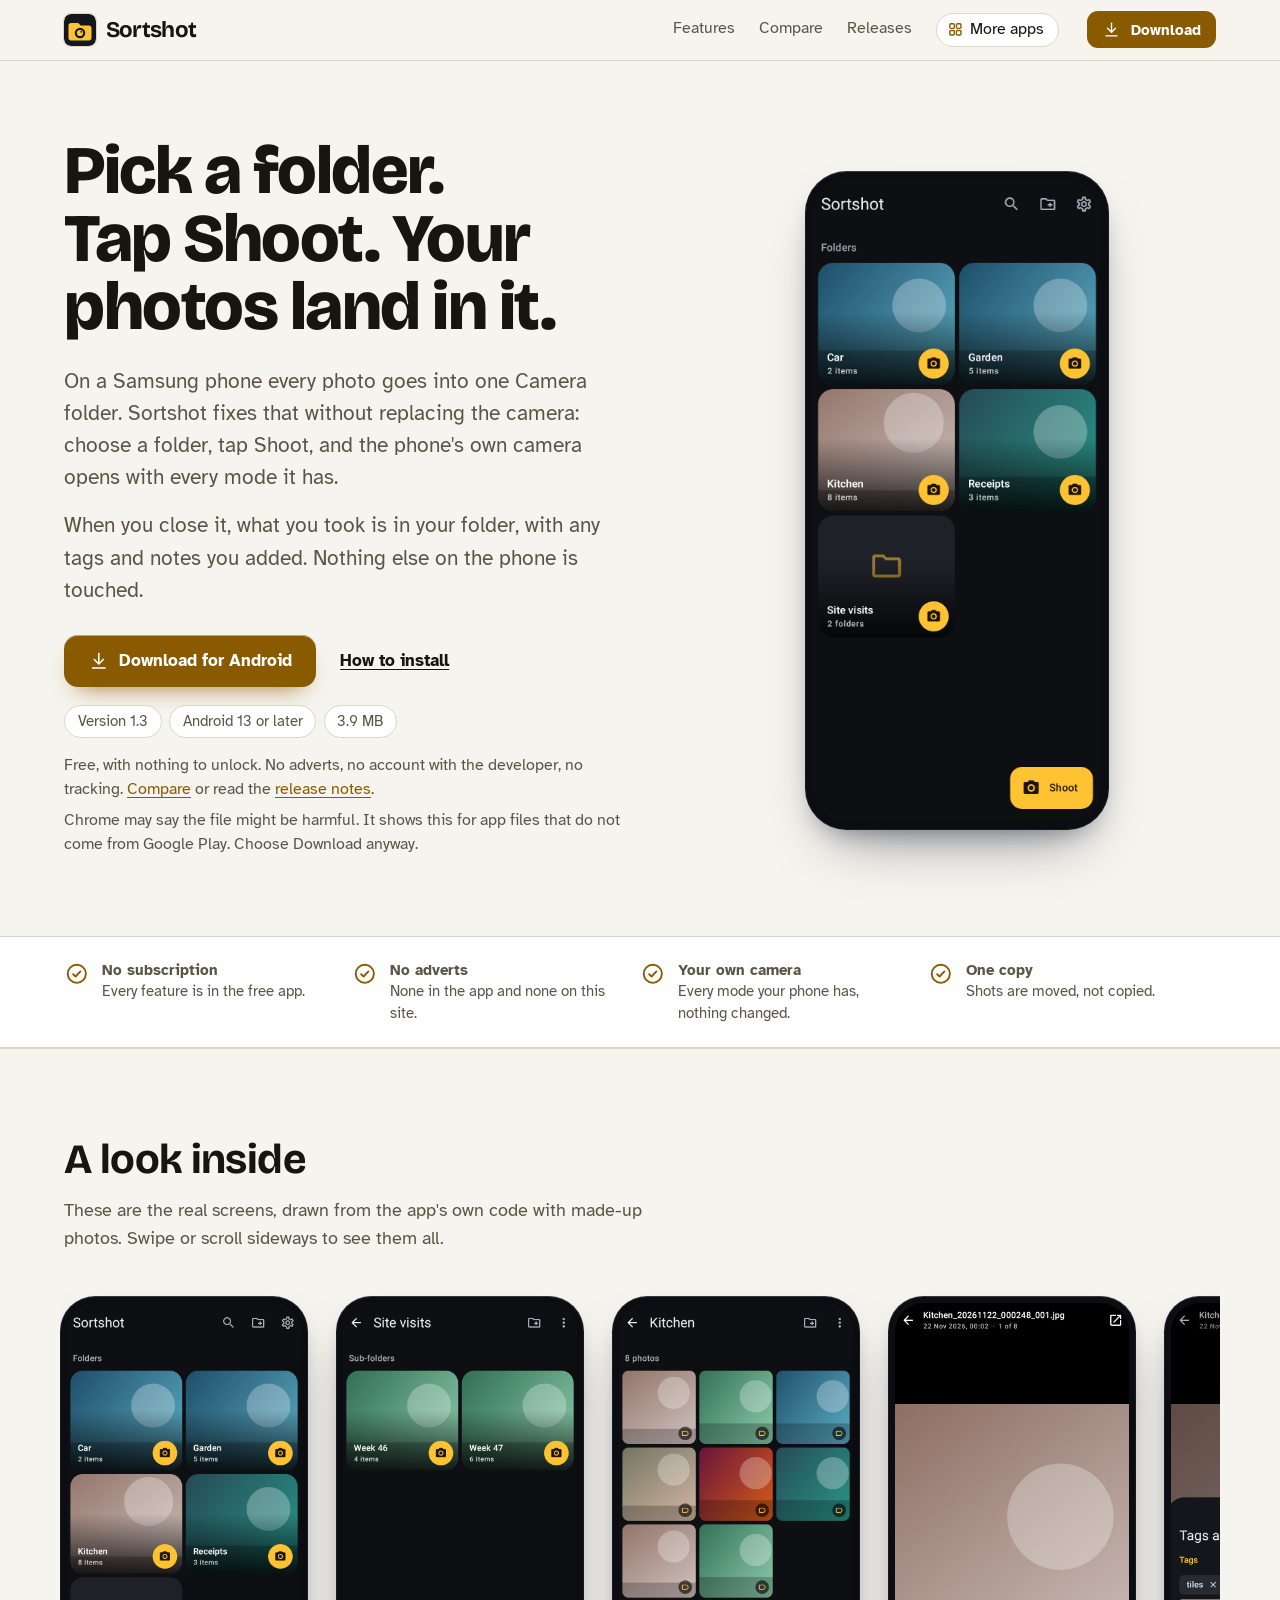
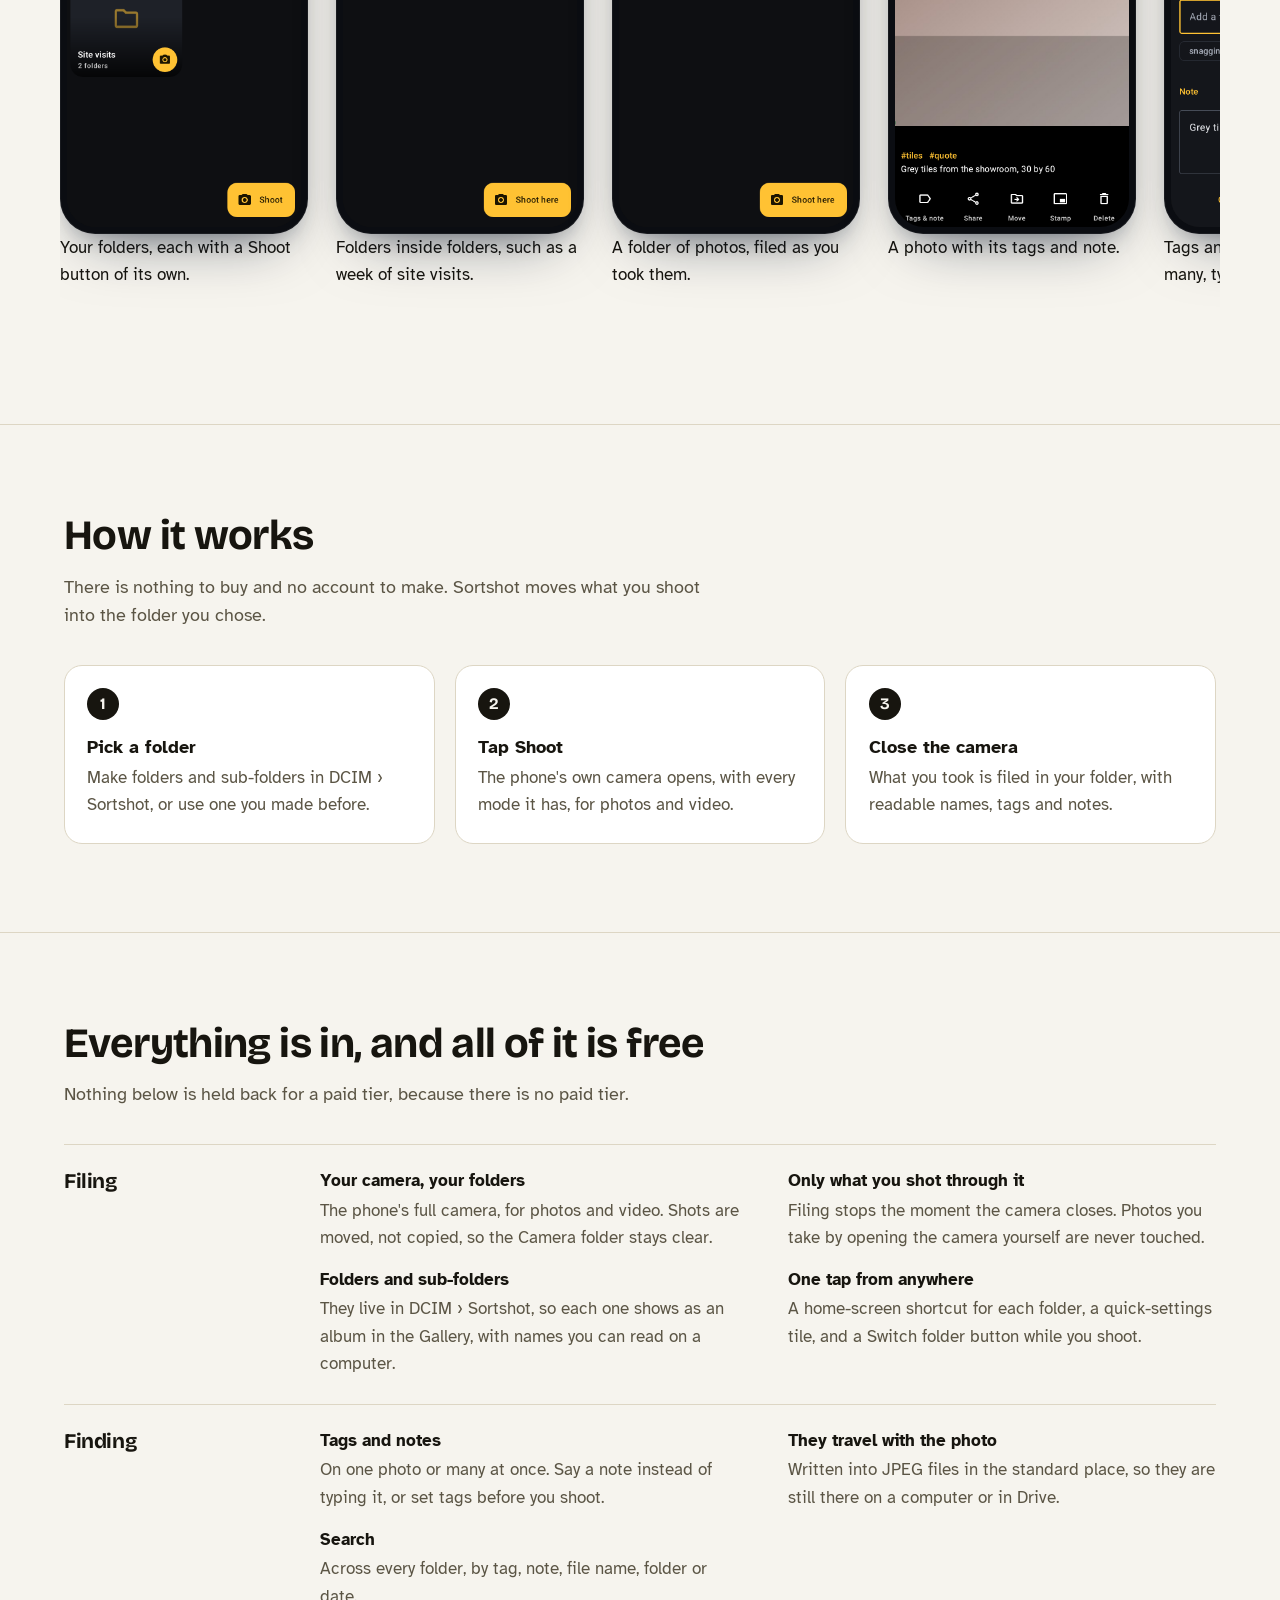
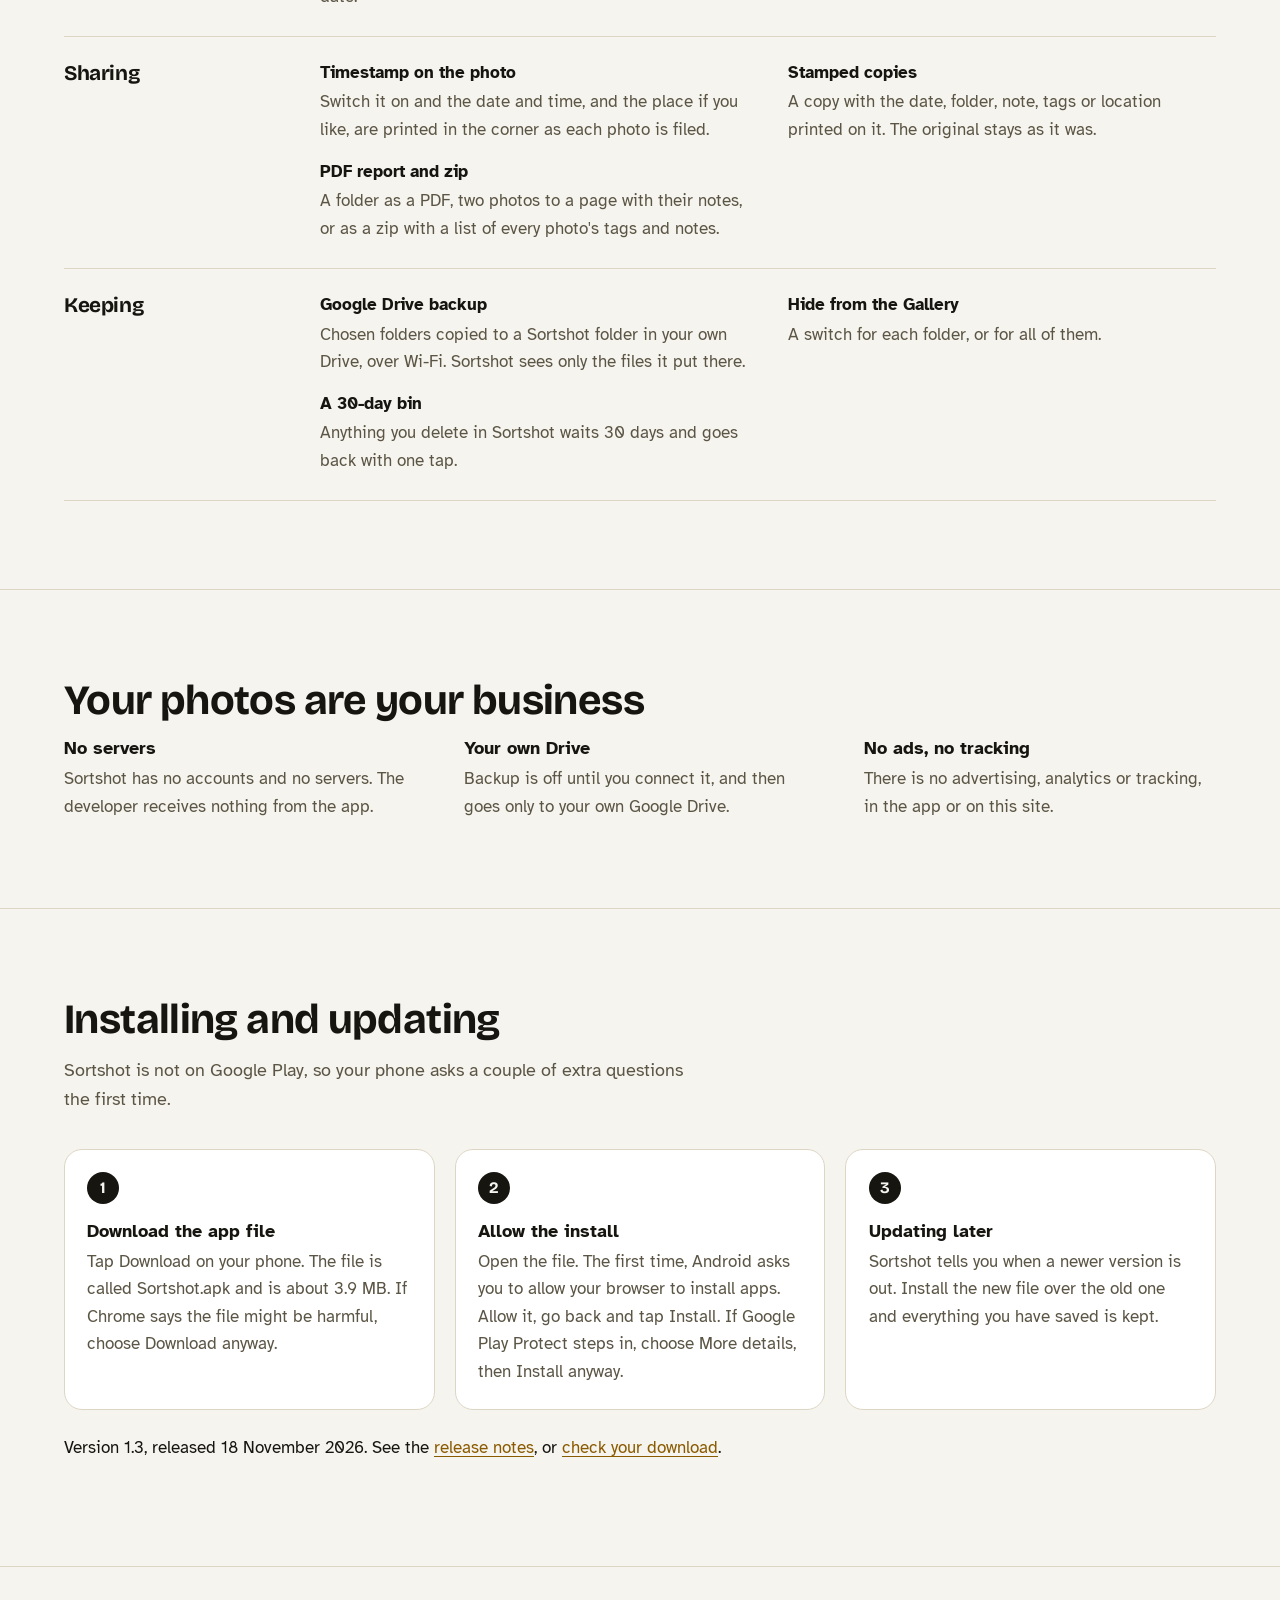
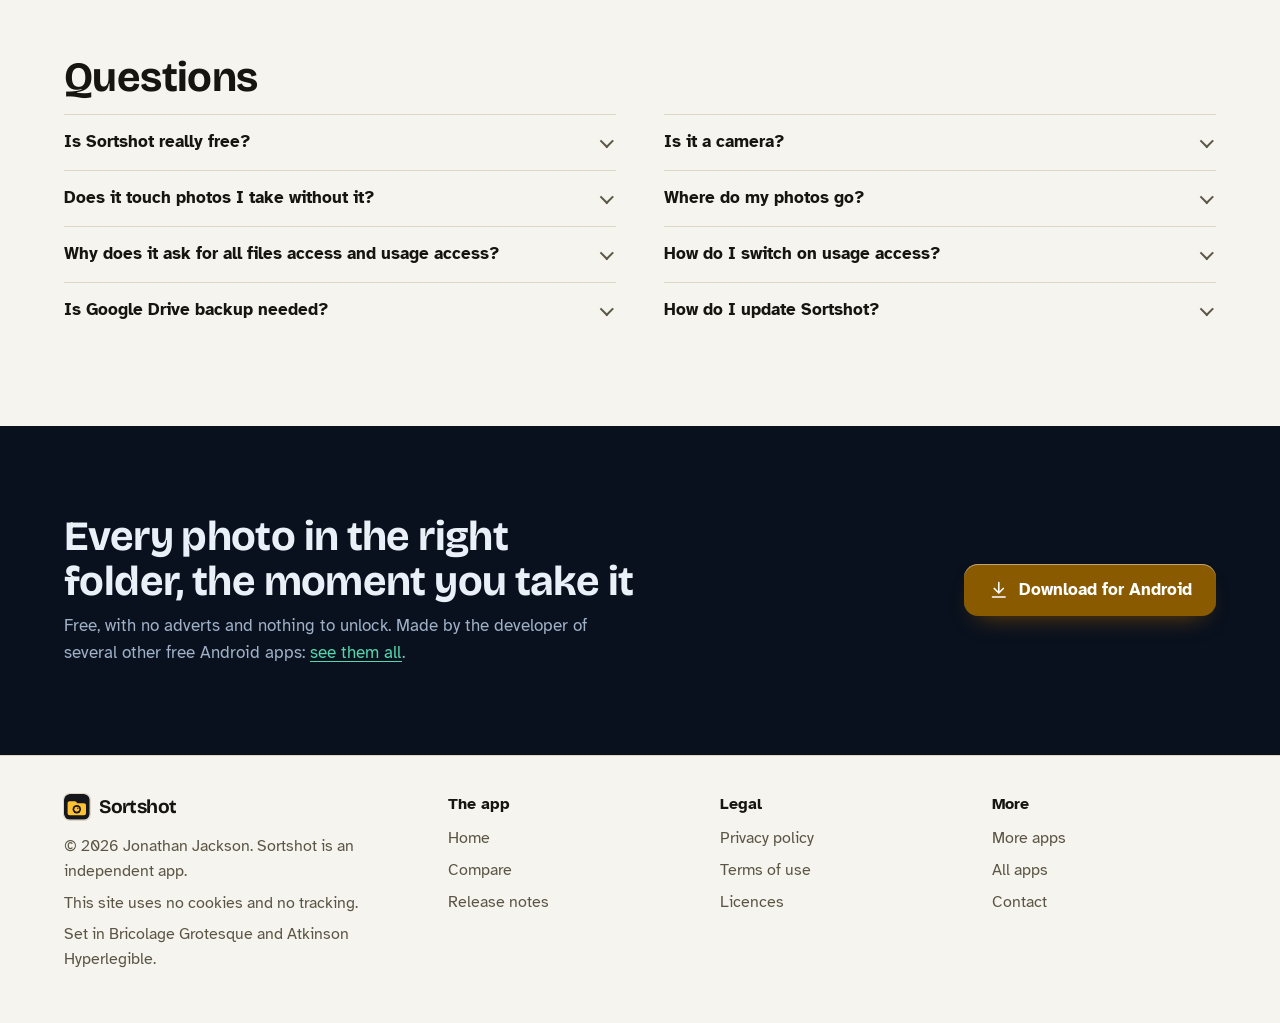
==== commit c15f6584: "Gallery: sub-folders and Google Drive backup" ====
--- a/index.html
+++ b/index.html
@@ -64,7 +64,7 @@
 <div class="wrap">
 <h2 id="screens-h">A look inside</h2>
 <p class="intro">These are the real screens, drawn from the app&#x27;s own code with made-up photos. Swipe or scroll sideways to see them all.</p>
-<div class="gallery" tabindex="0" role="region" aria-label="Screens from Sortshot"><figure class="shot"><div class="phone"><img src="./assets/screens/folders.png" alt="Your folders, each with a Shoot button of its own." width="393" height="852" loading="eager" decoding="async"></div><figcaption>Your folders, each with a Shoot button of its own.</figcaption></figure><figure class="shot"><div class="phone"><img src="./assets/screens/folder.png" alt="A folder of photos, filed as you took them." width="393" height="852" loading="eager" decoding="async"></div><figcaption>A folder of photos, filed as you took them.</figcaption></figure><figure class="shot"><div class="phone"><img src="./assets/screens/viewer.png" alt="A photo with its tags and note." width="393" height="852" loading="eager" decoding="async"></div><figcaption>A photo with its tags and note.</figcaption></figure><figure class="shot"><div class="phone"><img src="./assets/screens/tags.png" alt="Tags and a note on one photo or many, typed or dictated." width="393" height="852" loading="eager" decoding="async"></div><figcaption>Tags and a note on one photo or many, typed or dictated.</figcaption></figure><figure class="shot"><div class="phone"><img src="./assets/screens/search.png" alt="Search every folder by tag, note, name or date." width="393" height="852" loading="eager" decoding="async"></div><figcaption>Search every folder by tag, note, name or date.</figcaption></figure><figure class="shot"><div class="phone"><img src="./assets/screens/settings.png" alt="Settings for file names, videos and the timestamp." width="393" height="852" loading="eager" decoding="async"></div><figcaption>Settings for file names, videos and the timestamp.</figcaption></figure><figure class="shot"><div class="phone"><img src="./assets/screens/setup.png" alt="Setting up: the three switches Sortshot needs, and why." width="393" height="852" loading="eager" decoding="async"></div><figcaption>Setting up: the three switches Sortshot needs, and why.</figcaption></figure></div>
+<div class="gallery" tabindex="0" role="region" aria-label="Screens from Sortshot"><figure class="shot"><div class="phone"><img src="./assets/screens/folders.png" alt="Your folders, each with a Shoot button of its own." width="393" height="852" loading="eager" decoding="async"></div><figcaption>Your folders, each with a Shoot button of its own.</figcaption></figure><figure class="shot"><div class="phone"><img src="./assets/screens/subfolders.png" alt="Folders inside folders, such as a week of site visits." width="393" height="852" loading="eager" decoding="async"></div><figcaption>Folders inside folders, such as a week of site visits.</figcaption></figure><figure class="shot"><div class="phone"><img src="./assets/screens/folder.png" alt="A folder of photos, filed as you took them." width="393" height="852" loading="eager" decoding="async"></div><figcaption>A folder of photos, filed as you took them.</figcaption></figure><figure class="shot"><div class="phone"><img src="./assets/screens/viewer.png" alt="A photo with its tags and note." width="393" height="852" loading="eager" decoding="async"></div><figcaption>A photo with its tags and note.</figcaption></figure><figure class="shot"><div class="phone"><img src="./assets/screens/tags.png" alt="Tags and a note on one photo or many, typed or dictated." width="393" height="852" loading="eager" decoding="async"></div><figcaption>Tags and a note on one photo or many, typed or dictated.</figcaption></figure><figure class="shot"><div class="phone"><img src="./assets/screens/search.png" alt="Search every folder by tag, note, name or date." width="393" height="852" loading="eager" decoding="async"></div><figcaption>Search every folder by tag, note, name or date.</figcaption></figure><figure class="shot"><div class="phone"><img src="./assets/screens/settings.png" alt="Settings for file names, videos and the timestamp." width="393" height="852" loading="eager" decoding="async"></div><figcaption>Settings for file names, videos and the timestamp.</figcaption></figure><figure class="shot"><div class="phone"><img src="./assets/screens/drive.png" alt="Optional backup to your own Google Drive, in the same folders." width="393" height="852" loading="eager" decoding="async"></div><figcaption>Optional backup to your own Google Drive, in the same folders.</figcaption></figure></div>
 </div>
 </section>
 
